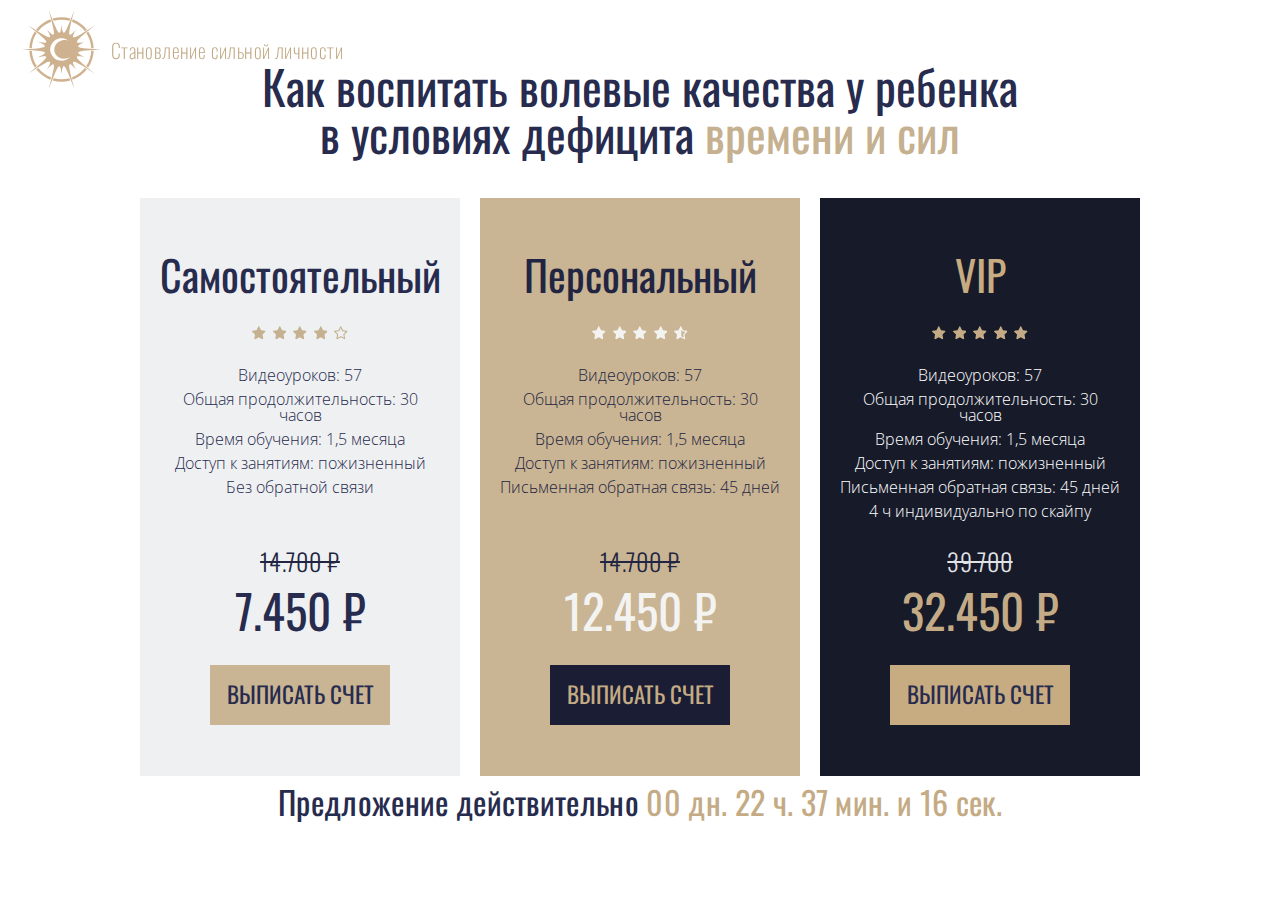
==== index.html @ 7ca0ecf4 "add fix swiper pagination" ====
<!DOCTYPE html>
<html>

<head>

	<meta charset="utf-8">
	<!-- <base href="/"> -->

	<title>Сможет ли ваш ребенок добиться успеха в жизни?</title>
	<meta name="description" content='Психологический тест "Сможет ли ваш ребенок добиться успеха в жизни?"'>

	<meta name="viewport" content="width=device-width, initial-scale=1.0, minimum-scale=1.0, maximum-scale=1.0, user-scalable=no">

	<link rel="icon" href="images/favicon.png">
	<meta property="og:image" content="images/dist/preview.jpg">

	<link rel="preconnect" href="https://fonts.googleapis.com">
	<link rel="preconnect" href="https://fonts.gstatic.com" crossorigin>
	<link href="https://fonts.googleapis.com/css2?family=Open+Sans:wght@300;400;500;700&display=swap" rel="stylesheet">
	<link href="https://fonts.googleapis.com/css2?family=Oswald:wght@200;300;400;500;700&display=swap" rel="stylesheet">

    <!-- Link Swiper's CSS -->
    <link rel="stylesheet" href="https://cdn.jsdelivr.net/npm/swiper/swiper-bundle.min.css">
	
	<!-- <link rel="stylesheet" href="css/assets.css"> -->
	<link rel="stylesheet" href="css/style.css">
	<link rel="stylesheet" href="css/app.min.css?v=11">

</head>

<body>
<header class="header">
    <a href="#" class="header-logo logo logo-tariff">
        <span class="logo-image">
            <img src="images/logo.svg" width="68" height="68" alt="logo">
        </span>
        <!-- /.logo-image -->
        <span class="logo-text">
            Становление сильной личности
        </span>
        <!-- /.logo-text -->
    </a>
</header>
<main class="tariff">
    <h2><span class="tariff-mb">Как воспитать<br> волевые качества</span> у ребенка
        в условиях дефицита <span>времени и сил</span></h2>
    <div class="swiper-container">
        <div class="card-wrapper">
            <div class="card card-solo" data-card="solo">
                <h3>Самостоятельный</h3>
                <div class="card-rating">
                    <svg><use xlink:href="images/icon.svg#fill"></use></svg>
                    <svg><use xlink:href="images/icon.svg#fill"></use></svg>
                    <svg><use xlink:href="images/icon.svg#fill"></use></svg>
                    <svg><use xlink:href="images/icon.svg#fill"></use></svg>
                    <svg><use xlink:href="images/icon.svg#empty"></use></svg>
                </div>
                <dl class="card-items">
                    <dd>Видеоуроков: 57</dd>
                    <dd>Общая продолжительность: 30 часов</dd>
                    <dd>Время обучения: 1,5 месяца</dd>
                    <dd>Доступ к занятиям: пожизненный</dd>
                    <dd>Без обратной связи</dd>
                </dl>
                <div class="card-price">
                    <p class="card-price-old">14.700 ₽</p>
                    <p class="value">7.450 ₽</p>
                </div>
                <!-- <div>
                    <script id="form-635fc9c6416e8f46e10000bd" type="text/javascript" src="https://api.siter.justclick.ru/web_forms/635fc9c6416e8f46e10000bd/form_loader.js?cid=form-635fc9c6416e8f46e10000bd"></script>
                </div> -->
                <a href="#" class="btn">ВЫПИСАТЬ СЧЕТ</a>
            </div>
            <div class="card card-personal" data-card="personal">
                <h3>Персональный</h3>
                <div class="card-rating">
                    <svg><use xlink:href="images/icon.svg#fill"></use></svg>
                    <svg><use xlink:href="images/icon.svg#fill"></use></svg>
                    <svg><use xlink:href="images/icon.svg#fill"></use></svg>
                    <svg><use xlink:href="images/icon.svg#fill"></use></svg>
                    <svg><use xlink:href="images/icon.svg#half"></use></svg>
                </div>
                <dl class="card-items">
                    <dd>Видеоуроков: 57</dd>
                    <dd>Общая продолжительность: 30 часов</dd>
                    <dd>Время обучения: 1,5 месяца</dd>
                    <dd>Доступ к занятиям: пожизненный</dd>
                    <dd>Письменная обратная связь: 45 дней</dd>
                </dl>
                <div class="card-price">
                    <p class="card-price-old">14.700 ₽</p>
                    <p class="value">12.450 ₽</p>
                </div>
                <!-- <div>
                    <script id="form-635fcbd6416e8f46e10000f8" type="text/javascript" src="https://api.siter.justclick.ru/web_forms/635fcbd6416e8f46e10000f8/form_loader.js?cid=form-635fcbd6416e8f46e10000f8"></script>
                </div> -->
                <a href="#" class="btn">ВЫПИСАТЬ СЧЕТ</a>
            </div>
            <div class="card card-vip" data-card="vip">
                <h3>VIP</h3>
                <div class="card-rating">
                    <svg><use xlink:href="images/icon.svg#fill"></use></svg>
                    <svg><use xlink:href="images/icon.svg#fill"></use></svg>
                    <svg><use xlink:href="images/icon.svg#fill"></use></svg>
                    <svg><use xlink:href="images/icon.svg#fill"></use></svg>
                    <svg><use xlink:href="images/icon.svg#fill"></use></svg>
                </div>
                <dl class="card-items">
                    <dd>Видеоуроков: 57</dd>
                    <dd>Общая продолжительность: 30 часов</dd>
                    <dd>Время обучения: 1,5 месяца</dd>
                    <dd>Доступ к занятиям: пожизненный</dd>
                    <dd>Письменная обратная связь: 45 дней</dd>
                    <dd>4 ч индивидуально по скайпу</dd>
                </dl>
                <div class="card-price">
                    <p class="card-price-old">39.700</p>
                    <p class="value">32.450 ₽</p>
                </div>
                <!-- <div>
                    <script id="form-635fccdb416e8f4770000175" type="text/javascript" src="https://api.siter.justclick.ru/web_forms/635fccdb416e8f4770000175/form_loader.js?cid=form-635fccdb416e8f4770000175"></script>
                </div> -->
                <a href="#" class="btn">ВЫПИСАТЬ СЧЕТ</a>
            </div>
        </div>
        <div class="swiper mySwiper" style="--swiper-pagination-color: #727379; --swiper-pagination-bullet-inactive-color: #727379; --swiper-pagination-bullet-inactive-opacity: 1">
            <div class="swiper-wrapper">
                <div class="swiper-slide card card-personal" data-card="personal">
                    <h3>Персональный</h3>
                    <div class="card-rating">
                        <svg><use xlink:href="images/icon.svg#fill"></use></svg>
                        <svg><use xlink:href="images/icon.svg#fill"></use></svg>
                        <svg><use xlink:href="images/icon.svg#fill"></use></svg>
                        <svg><use xlink:href="images/icon.svg#fill"></use></svg>
                        <svg><use xlink:href="images/icon.svg#half"></use></svg>
                    </div>
                    <dl class="card-items">
                        <dd>Видеоуроков: 57</dd>
                        <dd>Общая продолжительность: 30 часов</dd>
                        <dd>Время обучения: 1,5 месяца</dd>
                        <dd>Доступ к занятиям: пожизненный</dd>
                        <dd>Письменная обратная связь: 45 дней</dd>
                    </dl>
                    <div class="card-price">
                        <p class="card-price-old">19.700 ₽</p>
                        <p class="value">12.450 ₽</p>
                    </div>
                    <!-- <div>
                        <script id="form-635fcbd6416e8f46e10000f8" type="text/javascript" src="https://api.siter.justclick.ru/web_forms/635fcbd6416e8f46e10000f8/form_loader.js?cid=form-635fcbd6416e8f46e10000f8"></script>
                    </div> -->
                    <a href="#" class="btn">ВЫПИСАТЬ СЧЕТ</a>
                </div>
                <div class="swiper-slide card card-vip" data-card="vip">
                    <h3>VIP</h3>
                    <div class="card-rating">
                        <svg><use xlink:href="images/icon.svg#fill"></use></svg>
                        <svg><use xlink:href="images/icon.svg#fill"></use></svg>
                        <svg><use xlink:href="images/icon.svg#fill"></use></svg>
                        <svg><use xlink:href="images/icon.svg#fill"></use></svg>
                        <svg><use xlink:href="images/icon.svg#fill"></use></svg>
                    </div>
                    <dl class="card-items">
                        <dd>Видеоуроков: 57</dd>
                        <dd>Общая продолжительность: 30 часов</dd>
                        <dd>Время обучения: 1,5 месяца</dd>
                        <dd>Доступ к занятиям: пожизненный</dd>
                        <dd>Письменная обратная связь: 45 дней</dd>
                        <dd>4 ч индивидуально по скайпу</dd>
                    </dl>
                    <div class="card-price">
                        <p class="card-price-old">39.700</p>
                        <p class="value">32.450 ₽</p>
                    </div>
                    <!-- <div>
                        <script id="form-635fccdb416e8f4770000175" type="text/javascript" src="https://api.siter.justclick.ru/web_forms/635fccdb416e8f4770000175/form_loader.js?cid=form-635fccdb416e8f4770000175"></script>
                    </div> -->
                    <a href="#" class="btn">ВЫПИСАТЬ СЧЕТ</a>
                </div>
                <div class="swiper-slide card card-solo" data-card="solo">
                    <h3>Самостоятельный</h3>
                    <div class="card-rating">
                        <svg><use xlink:href="images/icon.svg#fill"></use></svg>
                        <svg><use xlink:href="images/icon.svg#fill"></use></svg>
                        <svg><use xlink:href="images/icon.svg#fill"></use></svg>
                        <svg><use xlink:href="images/icon.svg#fill"></use></svg>
                        <svg><use xlink:href="images/icon.svg#empty"></use></svg>
                    </div>
                    <dl class="card-items">
                        <dd>Видеоуроков: 57</dd>
                        <dd>Общая продолжительность: 30 часов</dd>
                        <dd>Время обучения: 1,5 месяца</dd>
                        <dd>Доступ к занятиям: пожизненный</dd>
                        <dd>Без обратной связи</dd>
                    </dl>
                    <div class="card-price">
                        <p class="card-price-old">19.700 ₽</p>
                        <p class="value">7.450 ₽</p>
                    </div>
                    <!-- <div>
                        <script id="form-635fc9c6416e8f46e10000bd" type="text/javascript" src="https://api.siter.justclick.ru/web_forms/635fc9c6416e8f46e10000bd/form_loader.js?cid=form-635fc9c6416e8f46e10000bd"></script>
                    </div> -->
                    <a href="#" class="btn">ВЫПИСАТЬ СЧЕТ</a>
                </div>
            </div>
            <div class="swiper-pagination"></div>
        </div>
        <p class="lead">Предложение действительно 
            <span>00 дн. 22 ч. 37 мин. и 16 сек.</span></p>
    </div>
</main>

<div class="modal-wrapper">
    <div class="modal-inner">
        <div class="modal-solo modal-text">
            <h3>Описание <span>услуги</span></h3>
            <h4>Тариф «Самостоятельный»</h4>
            <ul>
                <li>Формат: видео в личном кабинете.</li>
                <li>Количество уроков: 57.</li>
                <li>Общая продолжительность: 30 часов.</li>
                <li>Приблизительное время обучения: 1,5 месяца.</li>
                <li>Доступ к курсу: бессрочный.</li>
                <li>Без обратной связи.</li>
                <li>Для воспроизведения видео потребуется установить специальный плагин от Инфопротектора.</li>
                <li>Для доступа выдается персональный ключ для одного устройства.</li>
                <li>Технические требования: компьютер или ноутбук, на планшете и телефоне курс работать не будет. </li>
                <li>В случае единовременной оплаты ключ и все необходимые инструкции придут на ваш email в течение 5 минут, <span>оплаты по частям</span> - после оплаты последней части.</li>
                <li>Защита авторских прав регулируется <span>договором-офертой.</span></li>
            </ul>
        </div>
        <div class="modal-personal modal-text">
            <h3>Описание <span>услуги</span></h3>
            <h4>Тариф «Персональный»</h4>
            <ul>
                <li>Формат: видео в личном кабинете.</li>
                <li>Количество уроков: 57.</li>
                <li>Общая продолжительность: 30 часов.</li>
                <li>Приблизительное время обучения: 1,5 месяца.</li>
                <li>Доступ к курсу: бессрочный.</li>
                <li>Ответы на вопросы по электронной почте: 45 дней.</li>
                <li>Для воспроизведения видео потребуется установить специальный плагин от Инфопротектора.</li>
                <li>Для доступа выдается персональный ключ для одного устройства.</li>
                <li>Технические требования: компьютер или ноутбук, на планшете и телефоне курс работать не будет.</li>
                <li>В случае единовременной оплаты ключ и все необходимые инструкции придут на ваш email в течение 5 минут, <span>оплаты по частям</span> - после оплаты последней части.</li>
                <li>Защита авторских прав регулируется <span>договором-офертой.</span></li>
            </ul>
        </div>
        <div class="modal-vip modal-text">
            <h3>Описание <span>услуги</span></h3>
            <h4>Тариф «VIP»</h4>
            <ul>
                <li>Формат: видео в личном кабинете.</li>
                <li>Количество уроков: 57.</li>
                <li>Общая продолжительность: 30 часов.</li>
                <li>Приблизительное время обучения: 1,5 месяца.</li>
                <li>Доступ к курсу: бессрочный.</li>
                <li>Ответы на вопросы по электронной почте: 45 дней.</li>
                <li>Индивидуальные занятия по скайпу: 4 часа.</li>
                <li>Для воспроизведения видео потребуется установить специальный плагин от Инфопротектора.</li>
                <li>Для доступа выдается персональный ключ для одного устройства.</li>
                <li>Технические требования: компьютер или ноутбук, на планшете и телефоне курс работать не будет.</li>
                <li>Защита авторских прав регулируется <span>договором-офертой.</span></li>
            </ul>
        </div>
        <div class="modal">
            <div class="modal-desc">
                <h3 class="desktop">Как воспитать<br>
                    волевые качества</h3>
                <h3 class="mobile">Курс в новую жизнь</h3>
                <div class="card-rating">
                    <svg><use xlink:href="images/icon.svg#fill"></use></svg>
                    <svg><use xlink:href="images/icon.svg#fill"></use></svg>
                    <svg><use xlink:href="images/icon.svg#fill"></use></svg>
                    <svg><use xlink:href="images/icon.svg#fill"></use></svg>
                    <svg class="svg-star svg-solo"><use xlink:href="images/icon.svg#empty"></use></svg>
                    <svg class="svg-star svg-personal"><use xlink:href="images/icon.svg#half"></use></svg>
                    <svg class="svg-star svg-vip"><use xlink:href="images/icon.svg#fill"></use></svg>
                </div>
                <h3 class="modal-part mobile">Часть 1</h3>
                <div class="modal-rate">
                    <p>Тариф «<span class="rate"></span>»
                    <p>Сумма к оплате:</p>
                </div>
                <div class="card-price">
                    <p class="card-price-old"></p>
                    <p class="value"></p>
                </div>
            </div>
            <div class="modal-form script-solo">
                <script id="form-635fc9c6416e8f46e10000bd" type="text/javascript" src="https://api.siter.justclick.ru/web_forms/635fc9c6416e8f46e10000bd/form_loader.js?cid=form-635fc9c6416e8f46e10000bd"></script>
            </div>
            <div class="modal-form script-personal">
                <script id="form-635fcbd6416e8f46e10000f8" type="text/javascript" src="https://api.siter.justclick.ru/web_forms/635fcbd6416e8f46e10000f8/form_loader.js?cid=form-635fcbd6416e8f46e10000f8"></script>
            </div>
            <div class="modal-form script-vip">
                <script id="form-635fccdb416e8f4770000175" type="text/javascript" src="https://api.siter.justclick.ru/web_forms/635fccdb416e8f4770000175/form_loader.js?cid=form-635fccdb416e8f4770000175"></script>
            </div>
            <p class="modal-offer desktop">
                Предложение действительно<br>
                <span>00 дн. 22 ч. 37 мин. и 16 сек.</span>
            </p>
            <div class="modal-close">
                <svg><use xlink:href="images/icon.svg#cross"></use></svg>
            </div>
        </div>
    </div>
</div>

	<!-- Swiper JS -->
    <script src="https://cdn.jsdelivr.net/npm/swiper/swiper-bundle.min.js"></script>
    <script src="js/app.min.js"></script>

</body>
</html>
---- css/app.min.css ----
:root{--color-card-gold-bg:#c9b493;--color-card-gold:#c7ac82;--color-card-gold-btn:#c5b08f;--color-card-gold-lead:#c3a77b;--color-modal-gold-li:#bfa883;--color-gold:#c4ab85;--color-gold-tr:#c9b49350;--color-silver-text:#f3f3f2;--color-card-silver:#eff0f2;--color-card-silver-again:#e2e3e5;--color-modal-silver:#e1e2e4;--color-white:#fff;--color-text:#272b4e;--color-title:#272b4e;--color-text-black:#272832;--color-card-black:#171a29;--color-modal-black-input:#222645;--color-modal-black-submit:#1d2138;--color-modal-black-submit-bg:#171a27;--color-modal-black-label-text:#272a41;--color-modal-black-label-lead:#262b4e;--color-a-text-black:#1a1d34;--color-card-text-black:#222542;--color-modal-black-desc:#727379}input,textarea{outline:none}body{color:var(--color-text);font-family:Open Sans,sans-serif;font-size:max(.82vw,15.5px);font-weight:300;line-height:1.65;min-width:320px;overflow-x:hidden;position:relative}a{color:var(--color-a-text-black);text-decoration:none;-webkit-transition:.3s;-o-transition:.3s;transition:.3s}a:not(.btn){color:#bfa883;font-family:Oswald,sans-serif;font-size:max(.77vw,14.25px);height:7.8vh;letter-spacing:.05em;line-height:2.6;min-height:73px;text-decoration:none}a:not(.btn):hover{color:#bfa883}dd,p{color:var(--color-modal-black-desc);font-family:Open Sans,sans-serif;font-weight:300;line-height:1.65}dd,p{font-size:max(.82vw,15.5px)}dd{line-height:1.05}@supports (aspect-ratio:5/1){.btn,a.btn{aspect-ratio:5/1}}@supports not (aspect-ratio:5/1){.btn,a.btn{height:55px}}.heading{font-size:27px;font-weight:700;margin:15px 0 20px}body{height:100vh;min-height:670px;position:relative1;width:100vw}.header{left:0;min-height:5vh;padding:13px 1.7vw 0;position:fixed;top:0;width:100%;z-index:50}.header-logo{-webkit-box-align:center;-ms-flex-align:center;align-items:center;display:-webkit-inline-box;display:-ms-inline-flexbox;display:inline-flex;margin-left:auto}.logo-image img{height:4.1vw;min-height:79px;min-width:79px;width:4.1vw}.logo-text{font-family:Oswald,sans-serif;font-size:max(1.05vw,20px);font-weight:200;letter-spacing:.02em;line-height:1;text-shadow:1px 1px 2px hsla(0,0%,100%,.2),-1px -1px 2px hsla(0,0%,100%,.2),1px -1px 2px hsla(0,0%,100%,.2),-1px 1px 2px hsla(0,0%,100%,.2)}@media (max-width:768.98px) and (orientation:portrait){.header{padding-top:10px}}@media (max-width:768.98px){.logo-tariff{display:none}}.tariff{-webkit-box-orient:vertical;-webkit-box-direction:normal;-webkit-box-pack:center;-ms-flex-pack:center;-webkit-box-align:center;-ms-flex-align:center;align-items:center;display:-webkit-box;display:-ms-flexbox;display:flex;-ms-flex-direction:column;flex-direction:column;justify-content:center;width:100%}.tariff .lead{color:var(--color-title);letter-spacing:.01em;margin-bottom:10px;text-align:center}.tariff .lead span{color:var(--color-gold)}.tariff h2{line-height:1}.tariff h2,.tariff h3{text-align:center}.tariff h2 span:not(.tariff-mb),.tariff h3 span:not(.tariff-mb){color:var(--color-card-gold-btn)}.tariff h2 span.tariff-mb,.tariff h3 span.tariff-mb{color:var(--color-text)}.tariff .value,.tariff h3{color:var(--color-title);font-size:max(2.4vw,47px);line-height:1.2;margin-bottom:3vh}.modal-wrapper h4,.tariff .value,.tariff h3{font-family:Oswald,sans-serif;font-weight:400}.modal-wrapper h4{letter-spacing:.02em;line-height:1.1;margin-bottom:1em}@media (min-width:1600px){.modal-wrapper .value,.modal-wrapper h3,.tariff .value,.tariff h3{font-size:max(1.33vw,35px);margin-bottom:2vh}.modal-wrapper h4,.tariff h4{font-size:max(1vw,24px);margin-bottom:2vh}}@media (min-width:1024px){.modal-wrapper .modal .value{font-size:max(1.33vw,35px)}.modal-wrapper h3,.tariff h3{font-size:max(1.6vw,42px)}}@media (max-width:1023px){.modal-wrapper h3,.tariff h3{font-size:41px;margin-bottom:30px}.modal-wrapper .card .value,.modal-wrapper .modal .value,.tariff .card .value,.tariff .modal .value{font-size:30px}.tariff{padding-top:10px}}@media (max-width:767px){.modal-wrapper h3,.tariff h3{font-size:44px;margin-bottom:34px}.tariff{margin-left:auto;margin-right:auto;width:90%}}@media (max-width:477px){.modal-wrapper h3,.tariff h3{font-size:38px}}.swiper{height:100%;padding-bottom:40px;width:100%}.swiper-container{max-width:100%;width:100%}.swiper-wrapper{height:auto}.swiper-slide{height:auto;width:30%}.swiper-horizontal>.swiper-pagination-bullets{bottom:0}.swiper-pagination-bullet-active{-webkit-transform:scale(1.4);-ms-transform:scale(1.4);transform:scale(1.4)}@media (min-width:1024px){.swiper{position:absolute;top:0;visibility:hidden}.swiper-container{margin-bottom:5vh}.lead{font-family:Oswald,sans-serif;font-size:max(1.3vw,32px);font-weight:400}}@media (max-width:1023.98px){.logo-text{font-size:18.5px;letter-spacing:normal}.tariff h2{font-size:36px}.lead{font-size:24px;white-space:pre-line}}@media (min-width:768px){.tariff h2{white-space:pre-line}}@media (min-width:576px){.tariff h2 br{display:none}}@media (max-width:575.98px){.tariff h2{font-size:0}.tariff h2 span.tariff-mb{font-size:36px}.lead{font-size:16px;white-space:pre-line}}.card{-webkit-box-orient:vertical;-webkit-box-direction:normal;-webkit-box-align:center;-ms-flex-align:center;align-items:center;display:-webkit-box;display:-ms-flexbox;display:flex;-ms-flex-direction:column;flex-direction:column;max-width:22vw;min-width:320px;text-align:center;width:100%}.card .btn{color:var(--color-text)}.card .btn:hover{color:var(--color-white)}.card-wrapper{display:none}.card-rating{color:var(--color-gold);display:-webkit-box;display:-ms-flexbox;display:flex;gap:7px}.card-rating svg{height:12px;width:12px}.card-price{margin-top:auto}.card-price p{font-family:Oswald,sans-serif}.card-price-old{color:var(--color-card-text-black);font-size:max(1.27vw,24px);font-weight:300;letter-spacing:.03em;margin-bottom:0;text-decoration:line-through}.card-solo{background-color:var(--color-card-silver)}.card-solo dd,.card-solo h3{color:var(--color-text)}.card-solo svg{color:var(--color-card-gold-btn)}.card-personal{background-color:var(--color-card-gold-bg)}.card-personal,.card-personal dd,.card-personal h3{color:var(--color-card-text-black)}.card-personal .card-rating,.card-personal .value{color:var(--color-silver-text)}.card-personal .btn{color:var(--color-card-gold-btn)}.card-vip.card{background-color:var(--color-card-black)}.card-vip.card,.card-vip.card h3{color:var(--color-card-gold)}.card-vip.card dd{color:var(--color-white)}.card-vip.card .value{color:var(--color-gold)}.card-vip.card a.btn{background-color:var(--color-card-gold)}.card-vip.modal-desc{background-color:var(--color-card-black)}.card-vip.modal-desc,.card-vip.modal-desc h3{color:var(--color-gold)}.card-vip.modal-desc dd{color:var(--color-white)}.card-vip.modal-desc .value{color:var(--color-gold)}.card-vip .card-price-old{color:var(--color-card-silver-again)}.card .btn{width:64%}.card.card-personal .btn{background-color:var(--color-a-text-black);color:var(--color-gold)}.card.card-personal .btn:hover{background-color:var(--color-gold);color:var(--color-a-text-black)}@supports (aspect-ratio:5/1){.card .btn,.card a.btn{aspect-ratio:5/1}}@supports not (aspect-ratio:5/1){.card .btn,.card a.btn{height:55px}}@media (min-width:1600px){.tariff{padding-top:12.7vh}.card{padding:5% 5px 6%}.card-rating{margin-bottom:4vh}}@media (min-width:1200px){.card-rating{margin-bottom:3vh}.card-rating svg{height:1.5vh;width:1.5vh}}@media (min-width:1024px){.tariff{padding-top:7vh}.card{padding:4% 20px;position:relative;-webkit-transition:.3s;-o-transition:.3s;transition:.3s;-webkit-user-select:none;-moz-user-select:none;-ms-user-select:none;user-select:none;width:100%}.card-wrapper{-webkit-box-pack:center;-ms-flex-pack:center;display:-webkit-box;display:-ms-flexbox;display:flex;gap:20px;justify-content:center;margin-left:auto;margin-right:auto}}@media (max-width:1199.98px){.card-rating{margin-bottom:12px}}@media (max-width:1023px){.card{max-width:380px;min-height:470px;padding:39px 5px 50px}}@media (max-width:1023.98px){.card .btn{max-width:300px}}.solo .modal{background-color:#eff0f2}.personal .modal{background-color:var(--color-card-gold-bg)}.vip .modal{background-color:#171a27}.modal-wrapper.personal,.modal-wrapper.solo,.modal-wrapper.vip{-webkit-animation:slidein .5s ease 1;animation:slidein .5s ease 1;-webkit-animation-fill-mode:forwards;animation-fill-mode:forwards;display:-webkit-box;display:-ms-flexbox;display:flex;opacity:1}@-webkit-keyframes slidein{0%{opacity:0}to{opacity:1}}@keyframes slidein{0%{opacity:0}to{opacity:1}}.personal .modal-form.script-personal,.solo .modal-form.script-solo,.vip .modal-form.script-vip{display:block}.svg-star{display:none}.personal .svg-star.svg-personal,.solo .svg-star.svg-solo,.vip .svg-star.svg-vip{display:block}.modal{-webkit-box-orient:vertical;-webkit-box-direction:normal;display:-webkit-box;display:-ms-flexbox;display:flex;-ms-flex-direction:column;flex-direction:column;padding:52px 40px 75px;position:relative}.modal-wrapper{-webkit-box-pack:center;-ms-flex-pack:center;-webkit-box-align:center;-ms-flex-align:center;align-items:center;-webkit-backdrop-filter:blur(9px);backdrop-filter:blur(9px);color:var(--color-text-black);display:none;height:100vh;justify-content:center;left:0;opacity:0;position:fixed;top:0;-webkit-transition:opacity .5s;-o-transition:opacity .5s;transition:opacity .5s;width:100vw;z-index:100}.modal-wrapper .value,.modal-wrapper h3{color:var(--color-title);font-family:Oswald,sans-serif;font-size:max(2.4vw,47px);font-weight:400;line-height:1.2;margin-bottom:3vh}.modal-wrapper .value span,.modal-wrapper h3 span{color:var(--color-card-gold-btn)}.modal-wrapper h4{color:var(--color-modal-black-label-text)}.modal-wrapper li{color:var(--color-modal-black-desc)}.modal-wrapper li span{color:var(--color-modal-gold-li)}.modal-wrapper p{color:var(--color-modal-black-label-text)}.modal-wrapper p.value{color:var(--color-modal-black-label-lead)}.modal-wrapper .modal{max-width:none}.modal-wrapper .card-vip p{color:var(--color-white)}.modal-wrapper.solo{background:rgba(239,240,242,.251)}.modal-wrapper.solo svg{color:var(--color-card-gold-btn)}.modal-wrapper.solo .modal-offer span{color:var(--color-card-gold-lead)}.modal-wrapper.personal{background:var(--color-gold-tr)}.modal-wrapper.personal,.modal-wrapper.personal .modal{color:var(--color-card-text-black)}.modal-wrapper.personal .modal-offer{color:var(--color-modal-black-label-lead)}.modal-wrapper.personal .modal-offer span,.modal-wrapper.personal .value{color:var(--color-white)}.modal-wrapper.personal h3,.modal-wrapper.personal p{color:var(--color-card-text-black)}.modal-wrapper.personal h4{color:var(--color-title)}.modal-wrapper.vip{background:var(--color-card-black)}.modal-wrapper.vip .modal-close svg{color:var(--color-gold)}.modal-wrapper.vip .modal-offer,.modal-wrapper.vip .modal-rate{color:#fff}.modal-wrapper.vip .card-price-old{color:var(--color-modal-silver)}.modal-wrapper.vip h4{color:var(--color-title)}.modal-inner li,.modal-inner ul{list-style-type:none;margin-left:0;padding-left:0}.modal-text{display:none}.modal-desc{-webkit-box-orient:vertical;-webkit-box-direction:normal;-webkit-box-align:center;-ms-flex-align:center;-webkit-box-flex:1;align-items:center;display:-webkit-box;display:-ms-flexbox;display:flex;-ms-flex:1 1 50%;flex:1 1 50%;-ms-flex-direction:column;flex-direction:column;text-align:center;-webkit-user-select:none;-moz-user-select:none;-ms-user-select:none;user-select:none}.modal-desc p{white-space:pre-line}.modal-part{margin-bottom:0}.modal-rate{line-height:1.4;margin-bottom:10px}.modal-rate p{margin-bottom:0}.modal-form{-webkit-box-flex:1;display:none;-ms-flex:1 1 50%;flex:1 1 50%}.modal-close{-webkit-box-pack:center;-ms-flex-pack:center;-webkit-box-align:center;-ms-flex-align:center;align-items:center;cursor:pointer;display:-webkit-box;display:-ms-flexbox;display:flex;height:30px;justify-content:center;position:absolute;right:20px;top:20px;width:30px;z-index:101}.modal-close svg{height:20px;width:20px}@media (max-width:1023.98px) and (min-width:590px) and (orientation:landscape){.modal{-webkit-box-orient:horizontal;-webkit-box-direction:normal;-ms-flex-direction:row;flex-direction:row;gap:20px;padding:52px 40px 75px}}@media (min-width:1024px){.modal{-ms-flex-preferred-size:3 1 30%;flex-basis:3 1 30%;margin-bottom:-15px;margin-right:15px;margin-top:-15px;min-width:320px}.modal h3{font-size:max(1.4vw,38px)}.modal-wrapper .mobile{display:none}.modal-inner,.modal-wrapper.personal .modal-personal,.modal-wrapper.solo .modal-solo,.modal-wrapper.vip .modal-vip{display:-webkit-box;display:-ms-flexbox;display:flex}.modal-inner{background-color:#fff;gap:20px;max-width:79%;padding-left:7vw;position:relative}.modal-text{-webkit-box-orient:vertical;-webkit-box-direction:normal;-webkit-box-pack:center;-ms-flex-pack:center;-webkit-box-flex:1;display:none;-ms-flex:1 2 60%;flex:1 2 60%;-ms-flex-direction:column;flex-direction:column;justify-content:center}.modal-rate{font-size:max(1vw,20px)}.modal .card-rating{margin-bottom:2vh}.modal-close{right:-40px;top:-15px}.modal-offer{margin-top:2vh;text-align:center}.modal-offer span{color:var(--color-gold)}}@media (max-width:1023.98px){.modal h3{font-size:32px}.modal-wrapper .desktop{display:none}.modal-wrapper.solo{background-color:var(--color-card-silver)}.modal-wrapper.personal{background-color:var(--color-card-gold-bg)}.modal-wrapper.vip{background-color:var(--color-card-black)}}@media (max-width:767.98px) and (orientation:landscape){.modal{-webkit-box-align:center;-ms-flex-align:center;align-items:center}}.modal-form button{background-color:var(--color-gold)!important;color:var(--color-modal-black-label-text)!important;font-family:Oswald,sans-serif!important;font-size:max(1.27vw,25px)!important;font-weight:400!important}.modal-form a{color:#039!important;text-decoration:underline!important}.modal-form .strwf__input-wrapper{margin-bottom:7px!important}.modal-form input[type=checkbox]{background-color:#fff!important;color:#000!important;height:20px!important;width:20px!important}.modal-form input[type=checkbox]:checked{background-color:#000!important;color:#fff!important}.modal-form input,.modal-form label{font-family:Open Sans,sans-serif!important;font-size:16px!important;font-weight:300!important;letter-spacing:.05em!important}.modal-form.script-solo form,.modal-form.script-solo input,.modal-form.script-solo section{background-color:var(--color-card-silver)!important}.modal-form.script-solo input,.modal-form.script-solo section{border-color:var(--color-modal-black-desc)!important;color:var(--color-modal-black-input)!important}.modal-form.script-solo label{color:var(--color-modal-black-label-text)!important}.modal-form.script-personal form,.modal-form.script-personal input,.modal-form.script-personal section,.modal-form.script-solo button{background-color:var(--color-card-gold-bg)!important}.modal-form.script-personal input{border-color:var(--color-modal-black-desc)!important;color:var(--color-card-text-black)!important}.modal-form.script-personal button{background-color:var(--color-modal-black-submit-bg)!important;color:var(--color-gold)!important}.modal-form.script-personal label{color:var(--color-card-text-black)!important}.modal-form.script-vip form,.modal-form.script-vip input,.modal-form.script-vip label,.modal-form.script-vip section,.modal-form.script-vip select{background-color:#171a27!important;color:#fff!important}.modal-form.script-vip input{border-color:#fff!important}.modal-form.script-vip button{color:var(--color-modal-black-submit)!important}@media (min-width:1024px){.modal-form button{padding:0!important}@supports (aspect-ratio:5/1){.modal-form button{aspect-ratio:5/1}}@supports not (aspect-ratio:5/1){.modal-form button{height:55px}}.modal-form input,.modal-form label{font-size:max(.82vw,15.5px)!important}}
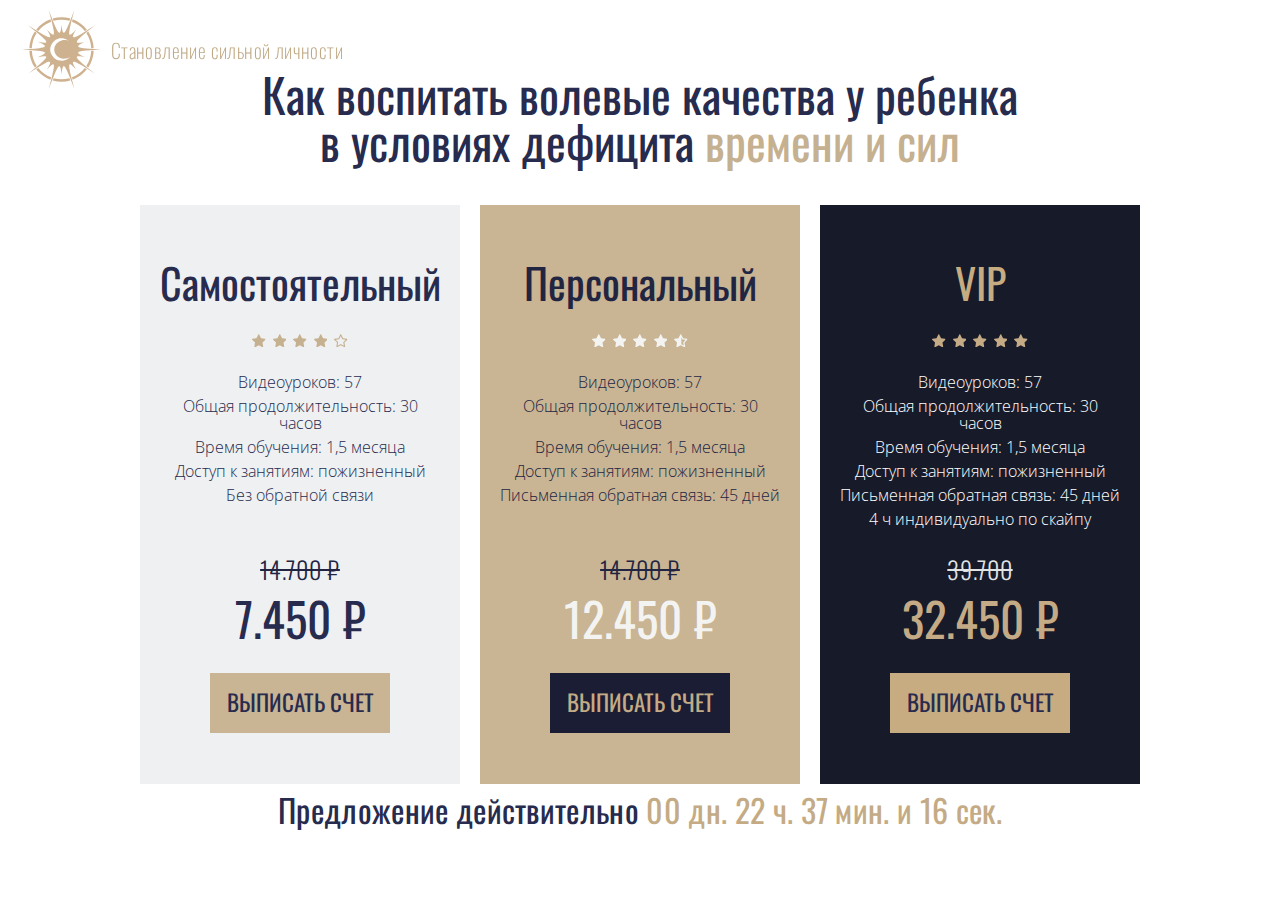
==== commit 981ef50b: "fix main height" ====
--- a/index.html
+++ b/index.html
@@ -24,7 +24,7 @@
 	
 	<!-- <link rel="stylesheet" href="css/assets.css"> -->
 	<link rel="stylesheet" href="css/style.css">
-	<link rel="stylesheet" href="css/app.min.css?v=11">
+	<link rel="stylesheet" href="css/app.min.css?v=14">
 
 </head>
 
--- a/css/app.min.css
+++ b/css/app.min.css
@@ -1 +1 @@
-:root{--color-card-gold-bg:#c9b493;--color-card-gold:#c7ac82;--color-card-gold-btn:#c5b08f;--color-card-gold-lead:#c3a77b;--color-modal-gold-li:#bfa883;--color-gold:#c4ab85;--color-gold-tr:#c9b49350;--color-silver-text:#f3f3f2;--color-card-silver:#eff0f2;--color-card-silver-again:#e2e3e5;--color-modal-silver:#e1e2e4;--color-white:#fff;--color-text:#272b4e;--color-title:#272b4e;--color-text-black:#272832;--color-card-black:#171a29;--color-modal-black-input:#222645;--color-modal-black-submit:#1d2138;--color-modal-black-submit-bg:#171a27;--color-modal-black-label-text:#272a41;--color-modal-black-label-lead:#262b4e;--color-a-text-black:#1a1d34;--color-card-text-black:#222542;--color-modal-black-desc:#727379}input,textarea{outline:none}body{color:var(--color-text);font-family:Open Sans,sans-serif;font-size:max(.82vw,15.5px);font-weight:300;line-height:1.65;min-width:320px;overflow-x:hidden;position:relative}a{color:var(--color-a-text-black);text-decoration:none;-webkit-transition:.3s;-o-transition:.3s;transition:.3s}a:not(.btn){color:#bfa883;font-family:Oswald,sans-serif;font-size:max(.77vw,14.25px);height:7.8vh;letter-spacing:.05em;line-height:2.6;min-height:73px;text-decoration:none}a:not(.btn):hover{color:#bfa883}dd,p{color:var(--color-modal-black-desc);font-family:Open Sans,sans-serif;font-weight:300;line-height:1.65}dd,p{font-size:max(.82vw,15.5px)}dd{line-height:1.05}@supports (aspect-ratio:5/1){.btn,a.btn{aspect-ratio:5/1}}@supports not (aspect-ratio:5/1){.btn,a.btn{height:55px}}.heading{font-size:27px;font-weight:700;margin:15px 0 20px}body{height:100vh;min-height:670px;position:relative1;width:100vw}.header{left:0;min-height:5vh;padding:13px 1.7vw 0;position:fixed;top:0;width:100%;z-index:50}.header-logo{-webkit-box-align:center;-ms-flex-align:center;align-items:center;display:-webkit-inline-box;display:-ms-inline-flexbox;display:inline-flex;margin-left:auto}.logo-image img{height:4.1vw;min-height:79px;min-width:79px;width:4.1vw}.logo-text{font-family:Oswald,sans-serif;font-size:max(1.05vw,20px);font-weight:200;letter-spacing:.02em;line-height:1;text-shadow:1px 1px 2px hsla(0,0%,100%,.2),-1px -1px 2px hsla(0,0%,100%,.2),1px -1px 2px hsla(0,0%,100%,.2),-1px 1px 2px hsla(0,0%,100%,.2)}@media (max-width:768.98px) and (orientation:portrait){.header{padding-top:10px}}@media (max-width:768.98px){.logo-tariff{display:none}}.tariff{-webkit-box-orient:vertical;-webkit-box-direction:normal;-webkit-box-pack:center;-ms-flex-pack:center;-webkit-box-align:center;-ms-flex-align:center;align-items:center;display:-webkit-box;display:-ms-flexbox;display:flex;-ms-flex-direction:column;flex-direction:column;justify-content:center;width:100%}.tariff .lead{color:var(--color-title);letter-spacing:.01em;margin-bottom:10px;text-align:center}.tariff .lead span{color:var(--color-gold)}.tariff h2{line-height:1}.tariff h2,.tariff h3{text-align:center}.tariff h2 span:not(.tariff-mb),.tariff h3 span:not(.tariff-mb){color:var(--color-card-gold-btn)}.tariff h2 span.tariff-mb,.tariff h3 span.tariff-mb{color:var(--color-text)}.tariff .value,.tariff h3{color:var(--color-title);font-size:max(2.4vw,47px);line-height:1.2;margin-bottom:3vh}.modal-wrapper h4,.tariff .value,.tariff h3{font-family:Oswald,sans-serif;font-weight:400}.modal-wrapper h4{letter-spacing:.02em;line-height:1.1;margin-bottom:1em}@media (min-width:1600px){.modal-wrapper .value,.modal-wrapper h3,.tariff .value,.tariff h3{font-size:max(1.33vw,35px);margin-bottom:2vh}.modal-wrapper h4,.tariff h4{font-size:max(1vw,24px);margin-bottom:2vh}}@media (min-width:1024px){.modal-wrapper .modal .value{font-size:max(1.33vw,35px)}.modal-wrapper h3,.tariff h3{font-size:max(1.6vw,42px)}}@media (max-width:1023px){.modal-wrapper h3,.tariff h3{font-size:41px;margin-bottom:30px}.modal-wrapper .card .value,.modal-wrapper .modal .value,.tariff .card .value,.tariff .modal .value{font-size:30px}.tariff{padding-top:10px}}@media (max-width:767px){.modal-wrapper h3,.tariff h3{font-size:44px;margin-bottom:34px}.tariff{margin-left:auto;margin-right:auto;width:90%}}@media (max-width:477px){.modal-wrapper h3,.tariff h3{font-size:38px}}.swiper{height:100%;padding-bottom:40px;width:100%}.swiper-container{max-width:100%;width:100%}.swiper-wrapper{height:auto}.swiper-slide{height:auto;width:30%}.swiper-horizontal>.swiper-pagination-bullets{bottom:0}.swiper-pagination-bullet-active{-webkit-transform:scale(1.4);-ms-transform:scale(1.4);transform:scale(1.4)}@media (min-width:1024px){.swiper{position:absolute;top:0;visibility:hidden}.swiper-container{margin-bottom:5vh}.lead{font-family:Oswald,sans-serif;font-size:max(1.3vw,32px);font-weight:400}}@media (max-width:1023.98px){.logo-text{font-size:18.5px;letter-spacing:normal}.tariff h2{font-size:36px}.lead{font-size:24px;white-space:pre-line}}@media (min-width:768px){.tariff h2{white-space:pre-line}}@media (min-width:576px){.tariff h2 br{display:none}}@media (max-width:575.98px){.tariff h2{font-size:0}.tariff h2 span.tariff-mb{font-size:36px}.lead{font-size:16px;white-space:pre-line}}.card{-webkit-box-orient:vertical;-webkit-box-direction:normal;-webkit-box-align:center;-ms-flex-align:center;align-items:center;display:-webkit-box;display:-ms-flexbox;display:flex;-ms-flex-direction:column;flex-direction:column;max-width:22vw;min-width:320px;text-align:center;width:100%}.card .btn{color:var(--color-text)}.card .btn:hover{color:var(--color-white)}.card-wrapper{display:none}.card-rating{color:var(--color-gold);display:-webkit-box;display:-ms-flexbox;display:flex;gap:7px}.card-rating svg{height:12px;width:12px}.card-price{margin-top:auto}.card-price p{font-family:Oswald,sans-serif}.card-price-old{color:var(--color-card-text-black);font-size:max(1.27vw,24px);font-weight:300;letter-spacing:.03em;margin-bottom:0;text-decoration:line-through}.card-solo{background-color:var(--color-card-silver)}.card-solo dd,.card-solo h3{color:var(--color-text)}.card-solo svg{color:var(--color-card-gold-btn)}.card-personal{background-color:var(--color-card-gold-bg)}.card-personal,.card-personal dd,.card-personal h3{color:var(--color-card-text-black)}.card-personal .card-rating,.card-personal .value{color:var(--color-silver-text)}.card-personal .btn{color:var(--color-card-gold-btn)}.card-vip.card{background-color:var(--color-card-black)}.card-vip.card,.card-vip.card h3{color:var(--color-card-gold)}.card-vip.card dd{color:var(--color-white)}.card-vip.card .value{color:var(--color-gold)}.card-vip.card a.btn{background-color:var(--color-card-gold)}.card-vip.modal-desc{background-color:var(--color-card-black)}.card-vip.modal-desc,.card-vip.modal-desc h3{color:var(--color-gold)}.card-vip.modal-desc dd{color:var(--color-white)}.card-vip.modal-desc .value{color:var(--color-gold)}.card-vip .card-price-old{color:var(--color-card-silver-again)}.card .btn{width:64%}.card.card-personal .btn{background-color:var(--color-a-text-black);color:var(--color-gold)}.card.card-personal .btn:hover{background-color:var(--color-gold);color:var(--color-a-text-black)}@supports (aspect-ratio:5/1){.card .btn,.card a.btn{aspect-ratio:5/1}}@supports not (aspect-ratio:5/1){.card .btn,.card a.btn{height:55px}}@media (min-width:1600px){.tariff{padding-top:12.7vh}.card{padding:5% 5px 6%}.card-rating{margin-bottom:4vh}}@media (min-width:1200px){.card-rating{margin-bottom:3vh}.card-rating svg{height:1.5vh;width:1.5vh}}@media (min-width:1024px){.tariff{padding-top:7vh}.card{padding:4% 20px;position:relative;-webkit-transition:.3s;-o-transition:.3s;transition:.3s;-webkit-user-select:none;-moz-user-select:none;-ms-user-select:none;user-select:none;width:100%}.card-wrapper{-webkit-box-pack:center;-ms-flex-pack:center;display:-webkit-box;display:-ms-flexbox;display:flex;gap:20px;justify-content:center;margin-left:auto;margin-right:auto}}@media (max-width:1199.98px){.card-rating{margin-bottom:12px}}@media (max-width:1023px){.card{max-width:380px;min-height:470px;padding:39px 5px 50px}}@media (max-width:1023.98px){.card .btn{max-width:300px}}.solo .modal{background-color:#eff0f2}.personal .modal{background-color:var(--color-card-gold-bg)}.vip .modal{background-color:#171a27}.modal-wrapper.personal,.modal-wrapper.solo,.modal-wrapper.vip{-webkit-animation:slidein .5s ease 1;animation:slidein .5s ease 1;-webkit-animation-fill-mode:forwards;animation-fill-mode:forwards;display:-webkit-box;display:-ms-flexbox;display:flex;opacity:1}@-webkit-keyframes slidein{0%{opacity:0}to{opacity:1}}@keyframes slidein{0%{opacity:0}to{opacity:1}}.personal .modal-form.script-personal,.solo .modal-form.script-solo,.vip .modal-form.script-vip{display:block}.svg-star{display:none}.personal .svg-star.svg-personal,.solo .svg-star.svg-solo,.vip .svg-star.svg-vip{display:block}.modal{-webkit-box-orient:vertical;-webkit-box-direction:normal;display:-webkit-box;display:-ms-flexbox;display:flex;-ms-flex-direction:column;flex-direction:column;padding:52px 40px 75px;position:relative}.modal-wrapper{-webkit-box-pack:center;-ms-flex-pack:center;-webkit-box-align:center;-ms-flex-align:center;align-items:center;-webkit-backdrop-filter:blur(9px);backdrop-filter:blur(9px);color:var(--color-text-black);display:none;height:100vh;justify-content:center;left:0;opacity:0;position:fixed;top:0;-webkit-transition:opacity .5s;-o-transition:opacity .5s;transition:opacity .5s;width:100vw;z-index:100}.modal-wrapper .value,.modal-wrapper h3{color:var(--color-title);font-family:Oswald,sans-serif;font-size:max(2.4vw,47px);font-weight:400;line-height:1.2;margin-bottom:3vh}.modal-wrapper .value span,.modal-wrapper h3 span{color:var(--color-card-gold-btn)}.modal-wrapper h4{color:var(--color-modal-black-label-text)}.modal-wrapper li{color:var(--color-modal-black-desc)}.modal-wrapper li span{color:var(--color-modal-gold-li)}.modal-wrapper p{color:var(--color-modal-black-label-text)}.modal-wrapper p.value{color:var(--color-modal-black-label-lead)}.modal-wrapper .modal{max-width:none}.modal-wrapper .card-vip p{color:var(--color-white)}.modal-wrapper.solo{background:rgba(239,240,242,.251)}.modal-wrapper.solo svg{color:var(--color-card-gold-btn)}.modal-wrapper.solo .modal-offer span{color:var(--color-card-gold-lead)}.modal-wrapper.personal{background:var(--color-gold-tr)}.modal-wrapper.personal,.modal-wrapper.personal .modal{color:var(--color-card-text-black)}.modal-wrapper.personal .modal-offer{color:var(--color-modal-black-label-lead)}.modal-wrapper.personal .modal-offer span,.modal-wrapper.personal .value{color:var(--color-white)}.modal-wrapper.personal h3,.modal-wrapper.personal p{color:var(--color-card-text-black)}.modal-wrapper.personal h4{color:var(--color-title)}.modal-wrapper.vip{background:var(--color-card-black)}.modal-wrapper.vip .modal-close svg{color:var(--color-gold)}.modal-wrapper.vip .modal-offer,.modal-wrapper.vip .modal-rate{color:#fff}.modal-wrapper.vip .card-price-old{color:var(--color-modal-silver)}.modal-wrapper.vip h4{color:var(--color-title)}.modal-inner li,.modal-inner ul{list-style-type:none;margin-left:0;padding-left:0}.modal-text{display:none}.modal-desc{-webkit-box-orient:vertical;-webkit-box-direction:normal;-webkit-box-align:center;-ms-flex-align:center;-webkit-box-flex:1;align-items:center;display:-webkit-box;display:-ms-flexbox;display:flex;-ms-flex:1 1 50%;flex:1 1 50%;-ms-flex-direction:column;flex-direction:column;text-align:center;-webkit-user-select:none;-moz-user-select:none;-ms-user-select:none;user-select:none}.modal-desc p{white-space:pre-line}.modal-part{margin-bottom:0}.modal-rate{line-height:1.4;margin-bottom:10px}.modal-rate p{margin-bottom:0}.modal-form{-webkit-box-flex:1;display:none;-ms-flex:1 1 50%;flex:1 1 50%}.modal-close{-webkit-box-pack:center;-ms-flex-pack:center;-webkit-box-align:center;-ms-flex-align:center;align-items:center;cursor:pointer;display:-webkit-box;display:-ms-flexbox;display:flex;height:30px;justify-content:center;position:absolute;right:20px;top:20px;width:30px;z-index:101}.modal-close svg{height:20px;width:20px}@media (max-width:1023.98px) and (min-width:590px) and (orientation:landscape){.modal{-webkit-box-orient:horizontal;-webkit-box-direction:normal;-ms-flex-direction:row;flex-direction:row;gap:20px;padding:52px 40px 75px}}@media (min-width:1024px){.modal{-ms-flex-preferred-size:3 1 30%;flex-basis:3 1 30%;margin-bottom:-15px;margin-right:15px;margin-top:-15px;min-width:320px}.modal h3{font-size:max(1.4vw,38px)}.modal-wrapper .mobile{display:none}.modal-inner,.modal-wrapper.personal .modal-personal,.modal-wrapper.solo .modal-solo,.modal-wrapper.vip .modal-vip{display:-webkit-box;display:-ms-flexbox;display:flex}.modal-inner{background-color:#fff;gap:20px;max-width:79%;padding-left:7vw;position:relative}.modal-text{-webkit-box-orient:vertical;-webkit-box-direction:normal;-webkit-box-pack:center;-ms-flex-pack:center;-webkit-box-flex:1;display:none;-ms-flex:1 2 60%;flex:1 2 60%;-ms-flex-direction:column;flex-direction:column;justify-content:center}.modal-rate{font-size:max(1vw,20px)}.modal .card-rating{margin-bottom:2vh}.modal-close{right:-40px;top:-15px}.modal-offer{margin-top:2vh;text-align:center}.modal-offer span{color:var(--color-gold)}}@media (max-width:1023.98px){.modal h3{font-size:32px}.modal-wrapper .desktop{display:none}.modal-wrapper.solo{background-color:var(--color-card-silver)}.modal-wrapper.personal{background-color:var(--color-card-gold-bg)}.modal-wrapper.vip{background-color:var(--color-card-black)}}@media (max-width:767.98px) and (orientation:landscape){.modal{-webkit-box-align:center;-ms-flex-align:center;align-items:center}}.modal-form button{background-color:var(--color-gold)!important;color:var(--color-modal-black-label-text)!important;font-family:Oswald,sans-serif!important;font-size:max(1.27vw,25px)!important;font-weight:400!important}.modal-form a{color:#039!important;text-decoration:underline!important}.modal-form .strwf__input-wrapper{margin-bottom:7px!important}.modal-form input[type=checkbox]{background-color:#fff!important;color:#000!important;height:20px!important;width:20px!important}.modal-form input[type=checkbox]:checked{background-color:#000!important;color:#fff!important}.modal-form input,.modal-form label{font-family:Open Sans,sans-serif!important;font-size:16px!important;font-weight:300!important;letter-spacing:.05em!important}.modal-form.script-solo form,.modal-form.script-solo input,.modal-form.script-solo section{background-color:var(--color-card-silver)!important}.modal-form.script-solo input,.modal-form.script-solo section{border-color:var(--color-modal-black-desc)!important;color:var(--color-modal-black-input)!important}.modal-form.script-solo label{color:var(--color-modal-black-label-text)!important}.modal-form.script-personal form,.modal-form.script-personal input,.modal-form.script-personal section,.modal-form.script-solo button{background-color:var(--color-card-gold-bg)!important}.modal-form.script-personal input{border-color:var(--color-modal-black-desc)!important;color:var(--color-card-text-black)!important}.modal-form.script-personal button{background-color:var(--color-modal-black-submit-bg)!important;color:var(--color-gold)!important}.modal-form.script-personal label{color:var(--color-card-text-black)!important}.modal-form.script-vip form,.modal-form.script-vip input,.modal-form.script-vip label,.modal-form.script-vip section,.modal-form.script-vip select{background-color:#171a27!important;color:#fff!important}.modal-form.script-vip input{border-color:#fff!important}.modal-form.script-vip button{color:var(--color-modal-black-submit)!important}@media (min-width:1024px){.modal-form button{padding:0!important}@supports (aspect-ratio:5/1){.modal-form button{aspect-ratio:5/1}}@supports not (aspect-ratio:5/1){.modal-form button{height:55px}}.modal-form input,.modal-form label{font-size:max(.82vw,15.5px)!important}}+:root{--color-card-gold-bg:#c9b493;--color-card-gold:#c7ac82;--color-card-gold-btn:#c5b08f;--color-card-gold-lead:#c3a77b;--color-modal-gold-li:#bfa883;--color-gold:#c4ab85;--color-gold-tr:#c9b49350;--color-silver-text:#f3f3f2;--color-card-silver:#eff0f2;--color-card-silver-again:#e2e3e5;--color-modal-silver:#e1e2e4;--color-white:#fff;--color-text:#272b4e;--color-title:#272b4e;--color-text-black:#272832;--color-card-black:#171a29;--color-modal-black-input:#222645;--color-modal-black-submit:#1d2138;--color-modal-black-submit-bg:#171a27;--color-modal-black-label-text:#272a41;--color-modal-black-label-lead:#262b4e;--color-a-text-black:#1a1d34;--color-card-text-black:#222542;--color-modal-black-desc:#727379}input,textarea{outline:none}body{color:var(--color-text);font-family:Open Sans,sans-serif;font-size:max(.82vw,15.5px);font-weight:300;line-height:1.65;min-width:320px;overflow-x:hidden;position:relative}a{color:var(--color-a-text-black);text-decoration:none;-webkit-transition:.3s;-o-transition:.3s;transition:.3s}a:not(.btn){color:#bfa883;font-family:Oswald,sans-serif;font-size:max(.77vw,14.25px);height:7.8vh;letter-spacing:.05em;line-height:2.6;min-height:73px;text-decoration:none}a:not(.btn):hover{color:#bfa883}dd,p{color:var(--color-modal-black-desc);font-family:Open Sans,sans-serif;font-weight:300;line-height:1.65}dd,p{font-size:max(.82vw,15.5px)}dd{line-height:1.05}@supports (aspect-ratio:5/1){.btn,a.btn{aspect-ratio:5/1}}@supports not (aspect-ratio:5/1){.btn,a.btn{height:55px}}.heading{font-size:27px;font-weight:700;margin:15px 0 20px}body{height:100vh;min-height:670px;position:relative1;width:100vw}.header{left:0;min-height:5vh;padding:13px 1.7vw 0;position:fixed;top:0;width:100%;z-index:50}.header-logo{-webkit-box-align:center;-ms-flex-align:center;align-items:center;display:-webkit-inline-box;display:-ms-inline-flexbox;display:inline-flex;margin-left:auto}.logo-image img{height:4.1vw;min-height:79px;min-width:79px;width:4.1vw}.logo-text{font-family:Oswald,sans-serif;font-size:max(1.05vw,20px);font-weight:200;letter-spacing:.02em;line-height:1;text-shadow:1px 1px 2px hsla(0,0%,100%,.2),-1px -1px 2px hsla(0,0%,100%,.2),1px -1px 2px hsla(0,0%,100%,.2),-1px 1px 2px hsla(0,0%,100%,.2)}@media (max-width:768.98px) and (orientation:portrait){.header{padding-top:10px}}@media (max-width:768.98px){.logo-tariff{display:none}}.tariff{-webkit-box-orient:vertical;-webkit-box-direction:normal;-webkit-box-pack:center;-ms-flex-pack:center;-webkit-box-align:center;-ms-flex-align:center;align-items:center;display:-webkit-box;display:-ms-flexbox;display:flex;-ms-flex-direction:column;flex-direction:column;justify-content:center;width:100%}.tariff .lead{color:var(--color-title);letter-spacing:.01em;margin-bottom:10px;text-align:center}.tariff .lead span{color:var(--color-gold)}.tariff h2{line-height:1}.tariff h2,.tariff h3{text-align:center}.tariff h2 span:not(.tariff-mb),.tariff h3 span:not(.tariff-mb){color:var(--color-card-gold-btn)}.tariff h2 span.tariff-mb,.tariff h3 span.tariff-mb{color:var(--color-text)}.tariff .value,.tariff h3{color:var(--color-title);font-size:max(2.4vw,47px);line-height:1.2;margin-bottom:3vh}.modal-wrapper h4,.tariff .value,.tariff h3{font-family:Oswald,sans-serif;font-weight:400}.modal-wrapper h4{letter-spacing:.02em;line-height:1.1;margin-bottom:1em}@media (min-width:1600px){.modal-wrapper .value,.modal-wrapper h3,.tariff .value,.tariff h3{font-size:max(1.33vw,35px);margin-bottom:2vh}.modal-wrapper h4,.tariff h4{font-size:max(1vw,24px);margin-bottom:2vh}}@media (min-width:1024px){.modal-wrapper .modal .value{font-size:max(1.33vw,35px)}.modal-wrapper h3,.tariff h3{font-size:max(1.6vw,42px)}}@media (min-width:768px) and (min-height:768px){.tariff{height:100%}}@media (max-width:1023px){.modal-wrapper h3,.tariff h3{font-size:41px;margin-bottom:30px}.modal-wrapper .card .value,.modal-wrapper .modal .value,.tariff .card .value,.tariff .modal .value{font-size:30px}.tariff{padding-top:10px}}@media (max-width:767px){.modal-wrapper h3,.tariff h3{font-size:44px;margin-bottom:34px}.tariff{margin-left:auto;margin-right:auto;width:90%}}@media (max-width:477px){.modal-wrapper h3,.tariff h3{font-size:38px}}.swiper{height:100%;padding-bottom:40px;width:100%}.swiper-container{max-width:100%;width:100%}.swiper-wrapper{height:auto}.swiper-slide{height:auto;width:30%}.swiper-horizontal>.swiper-pagination-bullets{bottom:0}.swiper-pagination-bullet-active{-webkit-transform:scale(1.4);-ms-transform:scale(1.4);transform:scale(1.4)}@media (min-width:1024px){.swiper{position:absolute;top:0;visibility:hidden}.swiper-container{margin-bottom:5vh}.lead{font-family:Oswald,sans-serif;font-size:max(1.3vw,32px);font-weight:400}}@media (max-width:1023.98px){.logo-text{font-size:18.5px;letter-spacing:normal}.tariff h2{font-size:36px}.lead{font-size:24px;white-space:pre-line}}@media (min-width:768px){.tariff h2{white-space:pre-line}}@media (min-width:576px){.tariff h2 br{display:none}}@media (max-width:575.98px){.tariff h2{font-size:0}.tariff h2 span.tariff-mb{font-size:36px}.lead{font-size:16px;white-space:pre-line}}.card{-webkit-box-orient:vertical;-webkit-box-direction:normal;-webkit-box-align:center;-ms-flex-align:center;align-items:center;display:-webkit-box;display:-ms-flexbox;display:flex;-ms-flex-direction:column;flex-direction:column;max-width:22vw;min-width:320px;text-align:center;width:100%}.card .btn{color:var(--color-text)}.card .btn:hover{color:var(--color-white)}.card-wrapper{display:none}.card-rating{color:var(--color-gold);display:-webkit-box;display:-ms-flexbox;display:flex;gap:7px}.card-rating svg{height:12px;width:12px}.card-price{margin-top:auto}.card-price p{font-family:Oswald,sans-serif}.card-price-old{color:var(--color-card-text-black);font-size:max(1.27vw,24px);font-weight:300;letter-spacing:.03em;margin-bottom:0;text-decoration:line-through}.card-solo{background-color:var(--color-card-silver)}.card-solo dd,.card-solo h3{color:var(--color-text)}.card-solo svg{color:var(--color-card-gold-btn)}.card-personal{background-color:var(--color-card-gold-bg)}.card-personal,.card-personal dd,.card-personal h3{color:var(--color-card-text-black)}.card-personal .card-rating,.card-personal .value{color:var(--color-silver-text)}.card-personal .btn{color:var(--color-card-gold-btn)}.card-vip.card{background-color:var(--color-card-black)}.card-vip.card,.card-vip.card h3{color:var(--color-card-gold)}.card-vip.card dd{color:var(--color-white)}.card-vip.card .value{color:var(--color-gold)}.card-vip.card a.btn{background-color:var(--color-card-gold)}.card-vip.modal-desc{background-color:var(--color-card-black)}.card-vip.modal-desc,.card-vip.modal-desc h3{color:var(--color-gold)}.card-vip.modal-desc dd{color:var(--color-white)}.card-vip.modal-desc .value{color:var(--color-gold)}.card-vip .card-price-old{color:var(--color-card-silver-again)}.card .btn{width:64%}.card.card-personal .btn{background-color:var(--color-a-text-black);color:var(--color-gold)}.card.card-personal .btn:hover{background-color:var(--color-gold);color:var(--color-a-text-black)}@supports (aspect-ratio:5/1){.card .btn,.card a.btn{aspect-ratio:5/1}}@supports not (aspect-ratio:5/1){.card .btn,.card a.btn{height:55px}}@media (min-width:1600px){.tariff{padding-top:12.7vh}.card{padding:5% 5px 6%}.card-rating{margin-bottom:4vh}}@media (min-width:1200px){.card-rating{margin-bottom:3vh}.card-rating svg{height:1.5vh;width:1.5vh}}@media (min-width:1024px){.tariff{padding-top:7vh}.card{padding:4% 20px;position:relative;-webkit-transition:.3s;-o-transition:.3s;transition:.3s;-webkit-user-select:none;-moz-user-select:none;-ms-user-select:none;user-select:none;width:100%}.card-wrapper{-webkit-box-pack:center;-ms-flex-pack:center;display:-webkit-box;display:-ms-flexbox;display:flex;gap:20px;justify-content:center;margin-left:auto;margin-right:auto}}@media (max-width:1199.98px){.card-rating{margin-bottom:12px}}@media (max-width:1023px){.card{max-width:380px;min-height:470px;padding:39px 5px 50px}}@media (max-width:1023.98px){.card .btn{max-width:300px}}.solo .modal{background-color:#eff0f2}.personal .modal{background-color:var(--color-card-gold-bg)}.vip .modal{background-color:#171a27}.modal-wrapper.personal,.modal-wrapper.solo,.modal-wrapper.vip{-webkit-animation:slidein .5s ease 1;animation:slidein .5s ease 1;-webkit-animation-fill-mode:forwards;animation-fill-mode:forwards;display:-webkit-box;display:-ms-flexbox;display:flex;opacity:1}@-webkit-keyframes slidein{0%{opacity:0}to{opacity:1}}@keyframes slidein{0%{opacity:0}to{opacity:1}}.personal .modal-form.script-personal,.solo .modal-form.script-solo,.vip .modal-form.script-vip{display:block}.svg-star{display:none}.personal .svg-star.svg-personal,.solo .svg-star.svg-solo,.vip .svg-star.svg-vip{display:block}.modal{-webkit-box-orient:vertical;-webkit-box-direction:normal;display:-webkit-box;display:-ms-flexbox;display:flex;-ms-flex-direction:column;flex-direction:column;padding:52px 40px 75px;position:relative}.modal-wrapper{-webkit-box-pack:center;-ms-flex-pack:center;-webkit-box-align:center;-ms-flex-align:center;align-items:center;-webkit-backdrop-filter:blur(9px);backdrop-filter:blur(9px);color:var(--color-text-black);display:none;height:100vh;justify-content:center;left:0;opacity:0;position:fixed;top:0;-webkit-transition:opacity .5s;-o-transition:opacity .5s;transition:opacity .5s;width:100vw;z-index:100}.modal-wrapper .value,.modal-wrapper h3{color:var(--color-title);font-family:Oswald,sans-serif;font-size:max(2.4vw,47px);font-weight:400;line-height:1.2;margin-bottom:3vh}.modal-wrapper .value span,.modal-wrapper h3 span{color:var(--color-card-gold-btn)}.modal-wrapper h4{color:var(--color-modal-black-label-text)}.modal-wrapper li{color:var(--color-modal-black-desc)}.modal-wrapper li span{color:var(--color-modal-gold-li)}.modal-wrapper p{color:var(--color-modal-black-label-text)}.modal-wrapper p.value{color:var(--color-modal-black-label-lead)}.modal-wrapper .modal{max-width:none}.modal-wrapper .card-vip p{color:var(--color-white)}.modal-wrapper.solo{background:rgba(239,240,242,.251)}.modal-wrapper.solo svg{color:var(--color-card-gold-btn)}.modal-wrapper.solo .modal-offer span{color:var(--color-card-gold-lead)}.modal-wrapper.personal{background:var(--color-gold-tr)}.modal-wrapper.personal,.modal-wrapper.personal .modal{color:var(--color-card-text-black)}.modal-wrapper.personal .modal-offer{color:var(--color-modal-black-label-lead)}.modal-wrapper.personal .modal-offer span,.modal-wrapper.personal .value{color:var(--color-white)}.modal-wrapper.personal h3,.modal-wrapper.personal p{color:var(--color-card-text-black)}.modal-wrapper.personal h4{color:var(--color-title)}.modal-wrapper.vip{background:var(--color-card-black)}.modal-wrapper.vip .modal-offer,.modal-wrapper.vip .modal-rate{color:#fff}.modal-wrapper.vip .card-price-old{color:var(--color-modal-silver)}.modal-wrapper.vip h4{color:var(--color-title)}.modal-inner li,.modal-inner ul{list-style-type:none;margin-left:0;padding-left:0}.modal-text{display:none}.modal-desc{-webkit-box-orient:vertical;-webkit-box-direction:normal;-webkit-box-align:center;-ms-flex-align:center;-webkit-box-flex:1;align-items:center;display:-webkit-box;display:-ms-flexbox;display:flex;-ms-flex:1 1 50%;flex:1 1 50%;-ms-flex-direction:column;flex-direction:column;text-align:center;-webkit-user-select:none;-moz-user-select:none;-ms-user-select:none;user-select:none}.modal-desc p{white-space:pre-line}.modal-part{margin-bottom:0}.modal-rate{line-height:1.4;margin-bottom:10px}.modal-rate p{margin-bottom:0}.modal-form{-webkit-box-flex:1;display:none;-ms-flex:1 1 50%;flex:1 1 50%}.modal-close{-webkit-box-pack:center;-ms-flex-pack:center;-webkit-box-align:center;-ms-flex-align:center;align-items:center;cursor:pointer;display:-webkit-box;display:-ms-flexbox;display:flex;height:30px;justify-content:center;position:absolute;right:20px;top:20px;width:30px;z-index:101}.modal-close svg{color:#666;height:20px;width:20px}@media (max-width:1023.98px) and (min-width:590px) and (orientation:landscape){.modal{-webkit-box-orient:horizontal;-webkit-box-direction:normal;-ms-flex-direction:row;flex-direction:row;gap:20px;padding:52px 40px 75px}}@media (min-width:1024px){.modal{-ms-flex-preferred-size:3 0 40%;flex-basis:3 0 40%;margin-bottom:-15px;margin-right:15px;margin-top:-15px;min-width:320px}.modal h3{font-size:max(1.4vw,38px)}.modal-wrapper .mobile{display:none}.modal-inner,.modal-wrapper.personal .modal-personal,.modal-wrapper.solo .modal-solo,.modal-wrapper.vip .modal-vip{display:-webkit-box;display:-ms-flexbox;display:flex}.modal-inner{background-color:#fff;gap:20px;max-width:79%;padding-left:7vw;position:relative}.modal-text{-webkit-box-orient:vertical;-webkit-box-direction:normal;-webkit-box-pack:center;-ms-flex-pack:center;-webkit-box-flex:1;display:none;-ms-flex:1 1 55%;flex:1 1 55%;-ms-flex-direction:column;flex-direction:column;justify-content:center}.modal-rate{font-size:max(1vw,20px)}.modal .card-rating{margin-bottom:2vh}.modal-close{right:-40px;top:-15px}.modal-offer{margin-top:2vh;text-align:center}.modal-offer span{color:var(--color-gold)}}@media (max-width:1023.98px){.modal h3{font-size:32px}.modal-wrapper .desktop{display:none}.modal-wrapper.solo{background-color:var(--color-card-silver)}.modal-wrapper.personal{background-color:var(--color-card-gold-bg)}.modal-wrapper.vip{background-color:var(--color-card-black)}}@media (max-width:767.98px) and (orientation:landscape){.modal{-webkit-box-align:center;-ms-flex-align:center;align-items:center}}.modal-form button{background-color:var(--color-gold)!important;color:var(--color-modal-black-label-text)!important;font-family:Oswald,sans-serif!important;font-size:max(1.27vw,25px)!important;font-weight:400!important}.modal-form a{color:#039!important;text-decoration:underline!important}.modal-form .strwf__input-wrapper{margin-bottom:7px!important}.modal-form input[type=checkbox]{background-color:#fff!important;color:#000!important;height:20px!important;width:20px!important}.modal-form input[type=checkbox]:checked{background-color:#000!important;color:#fff!important}.modal-form input,.modal-form label{font-family:Open Sans,sans-serif!important;font-size:16px!important;font-weight:300!important;letter-spacing:.05em!important}.modal-form.script-solo form,.modal-form.script-solo input,.modal-form.script-solo section{background-color:var(--color-card-silver)!important}.modal-form.script-solo input,.modal-form.script-solo section{border-color:var(--color-modal-black-desc)!important;color:var(--color-modal-black-input)!important}.modal-form.script-solo label{color:var(--color-modal-black-label-text)!important}.modal-form.script-personal form,.modal-form.script-personal input,.modal-form.script-personal section,.modal-form.script-solo button{background-color:var(--color-card-gold-bg)!important}.modal-form.script-personal input{border-color:var(--color-modal-black-desc)!important;color:var(--color-card-text-black)!important}.modal-form.script-personal button{background-color:var(--color-modal-black-submit-bg)!important;color:var(--color-gold)!important}.modal-form.script-personal label{color:var(--color-card-text-black)!important}.modal-form.script-vip form,.modal-form.script-vip input,.modal-form.script-vip label,.modal-form.script-vip section,.modal-form.script-vip select{background-color:#171a27!important;color:#fff!important}.modal-form.script-vip input{border-color:#fff!important}.modal-form.script-vip button{color:var(--color-modal-black-submit)!important}@media (min-width:1024px){.modal-form button{padding:0!important}@supports (aspect-ratio:5/1){.modal-form button{aspect-ratio:5/1}}@supports not (aspect-ratio:5/1){.modal-form button{height:55px}}.modal-form input,.modal-form label{font-size:max(.82vw,15.5px)!important}}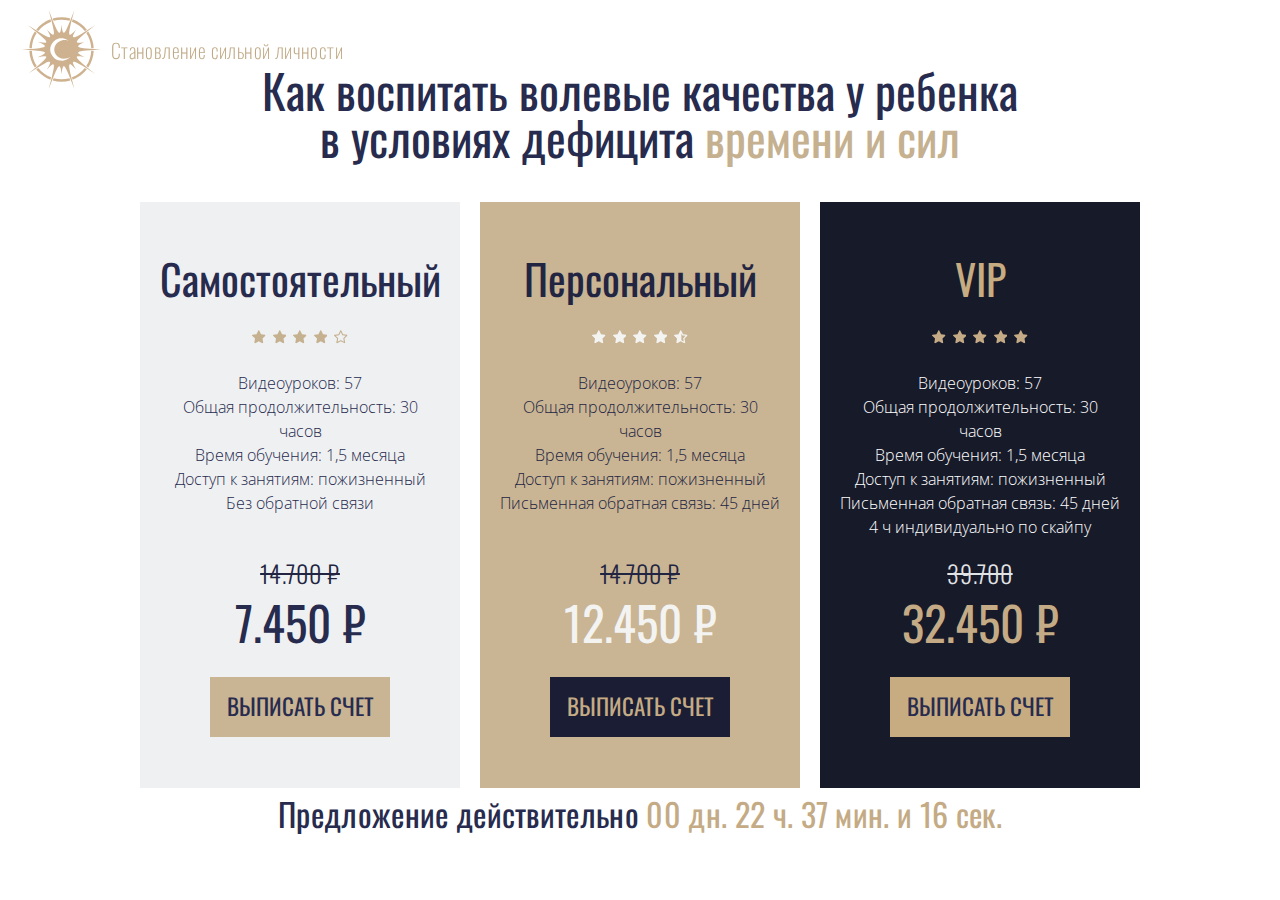
==== commit d8750e7d: "fix style" ====
--- a/index.html
+++ b/index.html
@@ -55,13 +55,13 @@
                     <svg><use xlink:href="images/icon.svg#fill"></use></svg>
                     <svg><use xlink:href="images/icon.svg#empty"></use></svg>
                 </div>
-                <dl class="card-items">
-                    <dd>Видеоуроков: 57</dd>
-                    <dd>Общая продолжительность: 30 часов</dd>
-                    <dd>Время обучения: 1,5 месяца</dd>
-                    <dd>Доступ к занятиям: пожизненный</dd>
-                    <dd>Без обратной связи</dd>
-                </dl>
+                <ul class="card-items">
+                    <li>Видеоуроков: 57</li>
+                    <li>Общая продолжительность: 30 часов</li>
+                    <li>Время обучения: 1,5 месяца</li>
+                    <li>Доступ к занятиям: пожизненный</li>
+                    <li>Без обратной связи</li>
+                </ul>
                 <div class="card-price">
                     <p class="card-price-old">14.700 ₽</p>
                     <p class="value">7.450 ₽</p>
@@ -80,13 +80,13 @@
                     <svg><use xlink:href="images/icon.svg#fill"></use></svg>
                     <svg><use xlink:href="images/icon.svg#half"></use></svg>
                 </div>
-                <dl class="card-items">
-                    <dd>Видеоуроков: 57</dd>
-                    <dd>Общая продолжительность: 30 часов</dd>
-                    <dd>Время обучения: 1,5 месяца</dd>
-                    <dd>Доступ к занятиям: пожизненный</dd>
-                    <dd>Письменная обратная связь: 45 дней</dd>
-                </dl>
+                <ul class="card-items">
+                    <li>Видеоуроков: 57</li>
+                    <li>Общая продолжительность: 30 часов</li>
+                    <li>Время обучения: 1,5 месяца</li>
+                    <li>Доступ к занятиям: пожизненный</li>
+                    <li>Письменная обратная связь: 45 дней</li>
+                </ul>
                 <div class="card-price">
                     <p class="card-price-old">14.700 ₽</p>
                     <p class="value">12.450 ₽</p>
@@ -105,14 +105,14 @@
                     <svg><use xlink:href="images/icon.svg#fill"></use></svg>
                     <svg><use xlink:href="images/icon.svg#fill"></use></svg>
                 </div>
-                <dl class="card-items">
-                    <dd>Видеоуроков: 57</dd>
-                    <dd>Общая продолжительность: 30 часов</dd>
-                    <dd>Время обучения: 1,5 месяца</dd>
-                    <dd>Доступ к занятиям: пожизненный</dd>
-                    <dd>Письменная обратная связь: 45 дней</dd>
-                    <dd>4 ч индивидуально по скайпу</dd>
-                </dl>
+                <ul class="card-items">
+                    <li>Видеоуроков: 57</li>
+                    <li>Общая продолжительность: 30 часов</li>
+                    <li>Время обучения: 1,5 месяца</li>
+                    <li>Доступ к занятиям: пожизненный</li>
+                    <li>Письменная обратная связь: 45 дней</li>
+                    <li>4 ч индивидуально по скайпу</li>
+                </ul>
                 <div class="card-price">
                     <p class="card-price-old">39.700</p>
                     <p class="value">32.450 ₽</p>
@@ -125,6 +125,31 @@
         </div>
         <div class="swiper mySwiper" style="--swiper-pagination-color: #727379; --swiper-pagination-bullet-inactive-color: #727379; --swiper-pagination-bullet-inactive-opacity: 1">
             <div class="swiper-wrapper">
+                <div class="swiper-slide card card-solo" data-card="solo">
+                    <h3>Самостоятельный</h3>
+                    <div class="card-rating">
+                        <svg><use xlink:href="images/icon.svg#fill"></use></svg>
+                        <svg><use xlink:href="images/icon.svg#fill"></use></svg>
+                        <svg><use xlink:href="images/icon.svg#fill"></use></svg>
+                        <svg><use xlink:href="images/icon.svg#fill"></use></svg>
+                        <svg><use xlink:href="images/icon.svg#empty"></use></svg>
+                    </div>
+                    <ul class="card-items">
+                        <li>Видеоуроков: 57</li>
+                        <li>Общая продолжительность: 30 часов</li>
+                        <li>Время обучения: 1,5 месяца</li>
+                        <li>Доступ к занятиям: пожизненный</li>
+                        <li>Без обратной связи</li>
+                    </ul>
+                    <div class="card-price">
+                        <p class="card-price-old">19.700 ₽</p>
+                        <p class="value">7.450 ₽</p>
+                    </div>
+                    <!-- <div>
+                        <script id="form-635fc9c6416e8f46e10000bd" type="text/javascript" src="https://api.siter.justclick.ru/web_forms/635fc9c6416e8f46e10000bd/form_loader.js?cid=form-635fc9c6416e8f46e10000bd"></script>
+                    </div> -->
+                    <a href="#" class="btn">ВЫПИСАТЬ СЧЕТ</a>
+                </div>
                 <div class="swiper-slide card card-personal" data-card="personal">
                     <h3>Персональный</h3>
                     <div class="card-rating">
@@ -134,13 +159,13 @@
                         <svg><use xlink:href="images/icon.svg#fill"></use></svg>
                         <svg><use xlink:href="images/icon.svg#half"></use></svg>
                     </div>
-                    <dl class="card-items">
-                        <dd>Видеоуроков: 57</dd>
-                        <dd>Общая продолжительность: 30 часов</dd>
-                        <dd>Время обучения: 1,5 месяца</dd>
-                        <dd>Доступ к занятиям: пожизненный</dd>
-                        <dd>Письменная обратная связь: 45 дней</dd>
-                    </dl>
+                    <ul class="card-items">
+                        <li>Видеоуроков: 57</li>
+                        <li>Общая продолжительность: 30 часов</li>
+                        <li>Время обучения: 1,5 месяца</li>
+                        <li>Доступ к занятиям: пожизненный</li>
+                        <li>Письменная обратная связь: 45 дней</li>
+                    </ul>
                     <div class="card-price">
                         <p class="card-price-old">19.700 ₽</p>
                         <p class="value">12.450 ₽</p>
@@ -159,45 +184,20 @@
                         <svg><use xlink:href="images/icon.svg#fill"></use></svg>
                         <svg><use xlink:href="images/icon.svg#fill"></use></svg>
                     </div>
-                    <dl class="card-items">
-                        <dd>Видеоуроков: 57</dd>
-                        <dd>Общая продолжительность: 30 часов</dd>
-                        <dd>Время обучения: 1,5 месяца</dd>
-                        <dd>Доступ к занятиям: пожизненный</dd>
-                        <dd>Письменная обратная связь: 45 дней</dd>
-                        <dd>4 ч индивидуально по скайпу</dd>
-                    </dl>
+                    <ul class="card-items">
+                        <li>Видеоуроков: 57</li>
+                        <li>Общая продолжительность: 30 часов</li>
+                        <li>Время обучения: 1,5 месяца</li>
+                        <li>Доступ к занятиям: пожизненный</li>
+                        <li>Письменная обратная связь: 45 дней</li>
+                        <li>4 ч индивидуально по скайпу</li>
+                    </ul>
                     <div class="card-price">
                         <p class="card-price-old">39.700</p>
                         <p class="value">32.450 ₽</p>
                     </div>
                     <!-- <div>
                         <script id="form-635fccdb416e8f4770000175" type="text/javascript" src="https://api.siter.justclick.ru/web_forms/635fccdb416e8f4770000175/form_loader.js?cid=form-635fccdb416e8f4770000175"></script>
-                    </div> -->
-                    <a href="#" class="btn">ВЫПИСАТЬ СЧЕТ</a>
-                </div>
-                <div class="swiper-slide card card-solo" data-card="solo">
-                    <h3>Самостоятельный</h3>
-                    <div class="card-rating">
-                        <svg><use xlink:href="images/icon.svg#fill"></use></svg>
-                        <svg><use xlink:href="images/icon.svg#fill"></use></svg>
-                        <svg><use xlink:href="images/icon.svg#fill"></use></svg>
-                        <svg><use xlink:href="images/icon.svg#fill"></use></svg>
-                        <svg><use xlink:href="images/icon.svg#empty"></use></svg>
-                    </div>
-                    <dl class="card-items">
-                        <dd>Видеоуроков: 57</dd>
-                        <dd>Общая продолжительность: 30 часов</dd>
-                        <dd>Время обучения: 1,5 месяца</dd>
-                        <dd>Доступ к занятиям: пожизненный</dd>
-                        <dd>Без обратной связи</dd>
-                    </dl>
-                    <div class="card-price">
-                        <p class="card-price-old">19.700 ₽</p>
-                        <p class="value">7.450 ₽</p>
-                    </div>
-                    <!-- <div>
-                        <script id="form-635fc9c6416e8f46e10000bd" type="text/javascript" src="https://api.siter.justclick.ru/web_forms/635fc9c6416e8f46e10000bd/form_loader.js?cid=form-635fc9c6416e8f46e10000bd"></script>
                     </div> -->
                     <a href="#" class="btn">ВЫПИСАТЬ СЧЕТ</a>
                 </div>
@@ -264,9 +264,8 @@
         </div>
         <div class="modal">
             <div class="modal-desc">
-                <h3 class="desktop">Как воспитать<br>
+                <h3>Как воспитать<br>
                     волевые качества</h3>
-                <h3 class="mobile">Курс в новую жизнь</h3>
                 <div class="card-rating">
                     <svg><use xlink:href="images/icon.svg#fill"></use></svg>
                     <svg><use xlink:href="images/icon.svg#fill"></use></svg>
@@ -276,7 +275,6 @@
                     <svg class="svg-star svg-personal"><use xlink:href="images/icon.svg#half"></use></svg>
                     <svg class="svg-star svg-vip"><use xlink:href="images/icon.svg#fill"></use></svg>
                 </div>
-                <h3 class="modal-part mobile">Часть 1</h3>
                 <div class="modal-rate">
                     <p>Тариф «<span class="rate"></span>»
                     <p>Сумма к оплате:</p>
@@ -289,16 +287,18 @@
             <div class="modal-form script-solo">
                 <script id="form-635fc9c6416e8f46e10000bd" type="text/javascript" src="https://api.siter.justclick.ru/web_forms/635fc9c6416e8f46e10000bd/form_loader.js?cid=form-635fc9c6416e8f46e10000bd"></script>
             </div>
-            <div class="modal-form script-personal">
-                <script id="form-635fcbd6416e8f46e10000f8" type="text/javascript" src="https://api.siter.justclick.ru/web_forms/635fcbd6416e8f46e10000f8/form_loader.js?cid=form-635fcbd6416e8f46e10000f8"></script>
-            </div>
-            <div class="modal-form script-vip">
-                <script id="form-635fccdb416e8f4770000175" type="text/javascript" src="https://api.siter.justclick.ru/web_forms/635fccdb416e8f4770000175/form_loader.js?cid=form-635fccdb416e8f4770000175"></script>
-            </div>
-            <p class="modal-offer desktop">
-                Предложение действительно<br>
-                <span>00 дн. 22 ч. 37 мин. и 16 сек.</span>
-            </p>
+            <div class="script-wrapper">
+                <div class="modal-form script-personal">
+                    <script id="form-635fcbd6416e8f46e10000f8" type="text/javascript" src="https://api.siter.justclick.ru/web_forms/635fcbd6416e8f46e10000f8/form_loader.js?cid=form-635fcbd6416e8f46e10000f8"></script>
+                </div>
+                <div class="modal-form script-vip">
+                    <script id="form-635fccdb416e8f4770000175" type="text/javascript" src="https://api.siter.justclick.ru/web_forms/635fccdb416e8f4770000175/form_loader.js?cid=form-635fccdb416e8f4770000175"></script>
+                </div>
+                <p class="modal-offer">
+                    Предложение действительно<br>
+                    <span>00 дн. 22 ч. 37 мин. и 16 сек.</span>
+                </p>
+            </div>
             <div class="modal-close">
                 <svg><use xlink:href="images/icon.svg#cross"></use></svg>
             </div>
--- a/css/app.min.css
+++ b/css/app.min.css
@@ -1 +1 @@
-:root{--color-card-gold-bg:#c9b493;--color-card-gold:#c7ac82;--color-card-gold-btn:#c5b08f;--color-card-gold-lead:#c3a77b;--color-modal-gold-li:#bfa883;--color-gold:#c4ab85;--color-gold-tr:#c9b49350;--color-silver-text:#f3f3f2;--color-card-silver:#eff0f2;--color-card-silver-again:#e2e3e5;--color-modal-silver:#e1e2e4;--color-white:#fff;--color-text:#272b4e;--color-title:#272b4e;--color-text-black:#272832;--color-card-black:#171a29;--color-modal-black-input:#222645;--color-modal-black-submit:#1d2138;--color-modal-black-submit-bg:#171a27;--color-modal-black-label-text:#272a41;--color-modal-black-label-lead:#262b4e;--color-a-text-black:#1a1d34;--color-card-text-black:#222542;--color-modal-black-desc:#727379}input,textarea{outline:none}body{color:var(--color-text);font-family:Open Sans,sans-serif;font-size:max(.82vw,15.5px);font-weight:300;line-height:1.65;min-width:320px;overflow-x:hidden;position:relative}a{color:var(--color-a-text-black);text-decoration:none;-webkit-transition:.3s;-o-transition:.3s;transition:.3s}a:not(.btn){color:#bfa883;font-family:Oswald,sans-serif;font-size:max(.77vw,14.25px);height:7.8vh;letter-spacing:.05em;line-height:2.6;min-height:73px;text-decoration:none}a:not(.btn):hover{color:#bfa883}dd,p{color:var(--color-modal-black-desc);font-family:Open Sans,sans-serif;font-weight:300;line-height:1.65}dd,p{font-size:max(.82vw,15.5px)}dd{line-height:1.05}@supports (aspect-ratio:5/1){.btn,a.btn{aspect-ratio:5/1}}@supports not (aspect-ratio:5/1){.btn,a.btn{height:55px}}.heading{font-size:27px;font-weight:700;margin:15px 0 20px}body{height:100vh;min-height:670px;position:relative1;width:100vw}.header{left:0;min-height:5vh;padding:13px 1.7vw 0;position:fixed;top:0;width:100%;z-index:50}.header-logo{-webkit-box-align:center;-ms-flex-align:center;align-items:center;display:-webkit-inline-box;display:-ms-inline-flexbox;display:inline-flex;margin-left:auto}.logo-image img{height:4.1vw;min-height:79px;min-width:79px;width:4.1vw}.logo-text{font-family:Oswald,sans-serif;font-size:max(1.05vw,20px);font-weight:200;letter-spacing:.02em;line-height:1;text-shadow:1px 1px 2px hsla(0,0%,100%,.2),-1px -1px 2px hsla(0,0%,100%,.2),1px -1px 2px hsla(0,0%,100%,.2),-1px 1px 2px hsla(0,0%,100%,.2)}@media (max-width:768.98px) and (orientation:portrait){.header{padding-top:10px}}@media (max-width:768.98px){.logo-tariff{display:none}}.tariff{-webkit-box-orient:vertical;-webkit-box-direction:normal;-webkit-box-pack:center;-ms-flex-pack:center;-webkit-box-align:center;-ms-flex-align:center;align-items:center;display:-webkit-box;display:-ms-flexbox;display:flex;-ms-flex-direction:column;flex-direction:column;justify-content:center;width:100%}.tariff .lead{color:var(--color-title);letter-spacing:.01em;margin-bottom:10px;text-align:center}.tariff .lead span{color:var(--color-gold)}.tariff h2{line-height:1}.tariff h2,.tariff h3{text-align:center}.tariff h2 span:not(.tariff-mb),.tariff h3 span:not(.tariff-mb){color:var(--color-card-gold-btn)}.tariff h2 span.tariff-mb,.tariff h3 span.tariff-mb{color:var(--color-text)}.tariff .value,.tariff h3{color:var(--color-title);font-size:max(2.4vw,47px);line-height:1.2;margin-bottom:3vh}.modal-wrapper h4,.tariff .value,.tariff h3{font-family:Oswald,sans-serif;font-weight:400}.modal-wrapper h4{letter-spacing:.02em;line-height:1.1;margin-bottom:1em}@media (min-width:1600px){.modal-wrapper .value,.modal-wrapper h3,.tariff .value,.tariff h3{font-size:max(1.33vw,35px);margin-bottom:2vh}.modal-wrapper h4,.tariff h4{font-size:max(1vw,24px);margin-bottom:2vh}}@media (min-width:1024px){.modal-wrapper .modal .value{font-size:max(1.33vw,35px)}.modal-wrapper h3,.tariff h3{font-size:max(1.6vw,42px)}}@media (min-width:768px) and (min-height:768px){.tariff{height:100%}}@media (max-width:1023px){.modal-wrapper h3,.tariff h3{font-size:41px;margin-bottom:30px}.modal-wrapper .card .value,.modal-wrapper .modal .value,.tariff .card .value,.tariff .modal .value{font-size:30px}.tariff{padding-top:10px}}@media (max-width:767px){.modal-wrapper h3,.tariff h3{font-size:44px;margin-bottom:34px}.tariff{margin-left:auto;margin-right:auto;width:90%}}@media (max-width:477px){.modal-wrapper h3,.tariff h3{font-size:38px}}.swiper{height:100%;padding-bottom:40px;width:100%}.swiper-container{max-width:100%;width:100%}.swiper-wrapper{height:auto}.swiper-slide{height:auto;width:30%}.swiper-horizontal>.swiper-pagination-bullets{bottom:0}.swiper-pagination-bullet-active{-webkit-transform:scale(1.4);-ms-transform:scale(1.4);transform:scale(1.4)}@media (min-width:1024px){.swiper{position:absolute;top:0;visibility:hidden}.swiper-container{margin-bottom:5vh}.lead{font-family:Oswald,sans-serif;font-size:max(1.3vw,32px);font-weight:400}}@media (max-width:1023.98px){.logo-text{font-size:18.5px;letter-spacing:normal}.tariff h2{font-size:36px}.lead{font-size:24px;white-space:pre-line}}@media (min-width:768px){.tariff h2{white-space:pre-line}}@media (min-width:576px){.tariff h2 br{display:none}}@media (max-width:575.98px){.tariff h2{font-size:0}.tariff h2 span.tariff-mb{font-size:36px}.lead{font-size:16px;white-space:pre-line}}.card{-webkit-box-orient:vertical;-webkit-box-direction:normal;-webkit-box-align:center;-ms-flex-align:center;align-items:center;display:-webkit-box;display:-ms-flexbox;display:flex;-ms-flex-direction:column;flex-direction:column;max-width:22vw;min-width:320px;text-align:center;width:100%}.card .btn{color:var(--color-text)}.card .btn:hover{color:var(--color-white)}.card-wrapper{display:none}.card-rating{color:var(--color-gold);display:-webkit-box;display:-ms-flexbox;display:flex;gap:7px}.card-rating svg{height:12px;width:12px}.card-price{margin-top:auto}.card-price p{font-family:Oswald,sans-serif}.card-price-old{color:var(--color-card-text-black);font-size:max(1.27vw,24px);font-weight:300;letter-spacing:.03em;margin-bottom:0;text-decoration:line-through}.card-solo{background-color:var(--color-card-silver)}.card-solo dd,.card-solo h3{color:var(--color-text)}.card-solo svg{color:var(--color-card-gold-btn)}.card-personal{background-color:var(--color-card-gold-bg)}.card-personal,.card-personal dd,.card-personal h3{color:var(--color-card-text-black)}.card-personal .card-rating,.card-personal .value{color:var(--color-silver-text)}.card-personal .btn{color:var(--color-card-gold-btn)}.card-vip.card{background-color:var(--color-card-black)}.card-vip.card,.card-vip.card h3{color:var(--color-card-gold)}.card-vip.card dd{color:var(--color-white)}.card-vip.card .value{color:var(--color-gold)}.card-vip.card a.btn{background-color:var(--color-card-gold)}.card-vip.modal-desc{background-color:var(--color-card-black)}.card-vip.modal-desc,.card-vip.modal-desc h3{color:var(--color-gold)}.card-vip.modal-desc dd{color:var(--color-white)}.card-vip.modal-desc .value{color:var(--color-gold)}.card-vip .card-price-old{color:var(--color-card-silver-again)}.card .btn{width:64%}.card.card-personal .btn{background-color:var(--color-a-text-black);color:var(--color-gold)}.card.card-personal .btn:hover{background-color:var(--color-gold);color:var(--color-a-text-black)}@supports (aspect-ratio:5/1){.card .btn,.card a.btn{aspect-ratio:5/1}}@supports not (aspect-ratio:5/1){.card .btn,.card a.btn{height:55px}}@media (min-width:1600px){.tariff{padding-top:12.7vh}.card{padding:5% 5px 6%}.card-rating{margin-bottom:4vh}}@media (min-width:1200px){.card-rating{margin-bottom:3vh}.card-rating svg{height:1.5vh;width:1.5vh}}@media (min-width:1024px){.tariff{padding-top:7vh}.card{padding:4% 20px;position:relative;-webkit-transition:.3s;-o-transition:.3s;transition:.3s;-webkit-user-select:none;-moz-user-select:none;-ms-user-select:none;user-select:none;width:100%}.card-wrapper{-webkit-box-pack:center;-ms-flex-pack:center;display:-webkit-box;display:-ms-flexbox;display:flex;gap:20px;justify-content:center;margin-left:auto;margin-right:auto}}@media (max-width:1199.98px){.card-rating{margin-bottom:12px}}@media (max-width:1023px){.card{max-width:380px;min-height:470px;padding:39px 5px 50px}}@media (max-width:1023.98px){.card .btn{max-width:300px}}.solo .modal{background-color:#eff0f2}.personal .modal{background-color:var(--color-card-gold-bg)}.vip .modal{background-color:#171a27}.modal-wrapper.personal,.modal-wrapper.solo,.modal-wrapper.vip{-webkit-animation:slidein .5s ease 1;animation:slidein .5s ease 1;-webkit-animation-fill-mode:forwards;animation-fill-mode:forwards;display:-webkit-box;display:-ms-flexbox;display:flex;opacity:1}@-webkit-keyframes slidein{0%{opacity:0}to{opacity:1}}@keyframes slidein{0%{opacity:0}to{opacity:1}}.personal .modal-form.script-personal,.solo .modal-form.script-solo,.vip .modal-form.script-vip{display:block}.svg-star{display:none}.personal .svg-star.svg-personal,.solo .svg-star.svg-solo,.vip .svg-star.svg-vip{display:block}.modal{-webkit-box-orient:vertical;-webkit-box-direction:normal;display:-webkit-box;display:-ms-flexbox;display:flex;-ms-flex-direction:column;flex-direction:column;padding:52px 40px 75px;position:relative}.modal-wrapper{-webkit-box-pack:center;-ms-flex-pack:center;-webkit-box-align:center;-ms-flex-align:center;align-items:center;-webkit-backdrop-filter:blur(9px);backdrop-filter:blur(9px);color:var(--color-text-black);display:none;height:100vh;justify-content:center;left:0;opacity:0;position:fixed;top:0;-webkit-transition:opacity .5s;-o-transition:opacity .5s;transition:opacity .5s;width:100vw;z-index:100}.modal-wrapper .value,.modal-wrapper h3{color:var(--color-title);font-family:Oswald,sans-serif;font-size:max(2.4vw,47px);font-weight:400;line-height:1.2;margin-bottom:3vh}.modal-wrapper .value span,.modal-wrapper h3 span{color:var(--color-card-gold-btn)}.modal-wrapper h4{color:var(--color-modal-black-label-text)}.modal-wrapper li{color:var(--color-modal-black-desc)}.modal-wrapper li span{color:var(--color-modal-gold-li)}.modal-wrapper p{color:var(--color-modal-black-label-text)}.modal-wrapper p.value{color:var(--color-modal-black-label-lead)}.modal-wrapper .modal{max-width:none}.modal-wrapper .card-vip p{color:var(--color-white)}.modal-wrapper.solo{background:rgba(239,240,242,.251)}.modal-wrapper.solo svg{color:var(--color-card-gold-btn)}.modal-wrapper.solo .modal-offer span{color:var(--color-card-gold-lead)}.modal-wrapper.personal{background:var(--color-gold-tr)}.modal-wrapper.personal,.modal-wrapper.personal .modal{color:var(--color-card-text-black)}.modal-wrapper.personal .modal-offer{color:var(--color-modal-black-label-lead)}.modal-wrapper.personal .modal-offer span,.modal-wrapper.personal .value{color:var(--color-white)}.modal-wrapper.personal h3,.modal-wrapper.personal p{color:var(--color-card-text-black)}.modal-wrapper.personal h4{color:var(--color-title)}.modal-wrapper.vip{background:var(--color-card-black)}.modal-wrapper.vip .modal-offer,.modal-wrapper.vip .modal-rate{color:#fff}.modal-wrapper.vip .card-price-old{color:var(--color-modal-silver)}.modal-wrapper.vip h4{color:var(--color-title)}.modal-inner li,.modal-inner ul{list-style-type:none;margin-left:0;padding-left:0}.modal-text{display:none}.modal-desc{-webkit-box-orient:vertical;-webkit-box-direction:normal;-webkit-box-align:center;-ms-flex-align:center;-webkit-box-flex:1;align-items:center;display:-webkit-box;display:-ms-flexbox;display:flex;-ms-flex:1 1 50%;flex:1 1 50%;-ms-flex-direction:column;flex-direction:column;text-align:center;-webkit-user-select:none;-moz-user-select:none;-ms-user-select:none;user-select:none}.modal-desc p{white-space:pre-line}.modal-part{margin-bottom:0}.modal-rate{line-height:1.4;margin-bottom:10px}.modal-rate p{margin-bottom:0}.modal-form{-webkit-box-flex:1;display:none;-ms-flex:1 1 50%;flex:1 1 50%}.modal-close{-webkit-box-pack:center;-ms-flex-pack:center;-webkit-box-align:center;-ms-flex-align:center;align-items:center;cursor:pointer;display:-webkit-box;display:-ms-flexbox;display:flex;height:30px;justify-content:center;position:absolute;right:20px;top:20px;width:30px;z-index:101}.modal-close svg{color:#666;height:20px;width:20px}@media (max-width:1023.98px) and (min-width:590px) and (orientation:landscape){.modal{-webkit-box-orient:horizontal;-webkit-box-direction:normal;-ms-flex-direction:row;flex-direction:row;gap:20px;padding:52px 40px 75px}}@media (min-width:1024px){.modal{-ms-flex-preferred-size:3 0 40%;flex-basis:3 0 40%;margin-bottom:-15px;margin-right:15px;margin-top:-15px;min-width:320px}.modal h3{font-size:max(1.4vw,38px)}.modal-wrapper .mobile{display:none}.modal-inner,.modal-wrapper.personal .modal-personal,.modal-wrapper.solo .modal-solo,.modal-wrapper.vip .modal-vip{display:-webkit-box;display:-ms-flexbox;display:flex}.modal-inner{background-color:#fff;gap:20px;max-width:79%;padding-left:7vw;position:relative}.modal-text{-webkit-box-orient:vertical;-webkit-box-direction:normal;-webkit-box-pack:center;-ms-flex-pack:center;-webkit-box-flex:1;display:none;-ms-flex:1 1 55%;flex:1 1 55%;-ms-flex-direction:column;flex-direction:column;justify-content:center}.modal-rate{font-size:max(1vw,20px)}.modal .card-rating{margin-bottom:2vh}.modal-close{right:-40px;top:-15px}.modal-offer{margin-top:2vh;text-align:center}.modal-offer span{color:var(--color-gold)}}@media (max-width:1023.98px){.modal h3{font-size:32px}.modal-wrapper .desktop{display:none}.modal-wrapper.solo{background-color:var(--color-card-silver)}.modal-wrapper.personal{background-color:var(--color-card-gold-bg)}.modal-wrapper.vip{background-color:var(--color-card-black)}}@media (max-width:767.98px) and (orientation:landscape){.modal{-webkit-box-align:center;-ms-flex-align:center;align-items:center}}.modal-form button{background-color:var(--color-gold)!important;color:var(--color-modal-black-label-text)!important;font-family:Oswald,sans-serif!important;font-size:max(1.27vw,25px)!important;font-weight:400!important}.modal-form a{color:#039!important;text-decoration:underline!important}.modal-form .strwf__input-wrapper{margin-bottom:7px!important}.modal-form input[type=checkbox]{background-color:#fff!important;color:#000!important;height:20px!important;width:20px!important}.modal-form input[type=checkbox]:checked{background-color:#000!important;color:#fff!important}.modal-form input,.modal-form label{font-family:Open Sans,sans-serif!important;font-size:16px!important;font-weight:300!important;letter-spacing:.05em!important}.modal-form.script-solo form,.modal-form.script-solo input,.modal-form.script-solo section{background-color:var(--color-card-silver)!important}.modal-form.script-solo input,.modal-form.script-solo section{border-color:var(--color-modal-black-desc)!important;color:var(--color-modal-black-input)!important}.modal-form.script-solo label{color:var(--color-modal-black-label-text)!important}.modal-form.script-personal form,.modal-form.script-personal input,.modal-form.script-personal section,.modal-form.script-solo button{background-color:var(--color-card-gold-bg)!important}.modal-form.script-personal input{border-color:var(--color-modal-black-desc)!important;color:var(--color-card-text-black)!important}.modal-form.script-personal button{background-color:var(--color-modal-black-submit-bg)!important;color:var(--color-gold)!important}.modal-form.script-personal label{color:var(--color-card-text-black)!important}.modal-form.script-vip form,.modal-form.script-vip input,.modal-form.script-vip label,.modal-form.script-vip section,.modal-form.script-vip select{background-color:#171a27!important;color:#fff!important}.modal-form.script-vip input{border-color:#fff!important}.modal-form.script-vip button{color:var(--color-modal-black-submit)!important}@media (min-width:1024px){.modal-form button{padding:0!important}@supports (aspect-ratio:5/1){.modal-form button{aspect-ratio:5/1}}@supports not (aspect-ratio:5/1){.modal-form button{height:55px}}.modal-form input,.modal-form label{font-size:max(.82vw,15.5px)!important}}+:root{--color-card-gold-bg:#c9b493;--color-card-gold:#c7ac82;--color-card-gold-btn:#c5b08f;--color-card-gold-lead:#c3a77b;--color-modal-gold-li:#bfa883;--color-gold:#c4ab85;--color-gold-tr:#c9b49350;--color-silver-text:#f3f3f2;--color-card-silver:#eff0f2;--color-card-silver-again:#e2e3e5;--color-modal-silver:#e1e2e4;--color-white:#fff;--color-text:#272b4e;--color-title:#272b4e;--color-text-black:#272832;--color-card-black:#171a29;--color-modal-black-input:#222645;--color-modal-black-submit:#1d2138;--color-modal-black-submit-bg:#171a27;--color-modal-black-label-text:#272a41;--color-modal-black-label-lead:#262b4e;--color-a-text-black:#1a1d34;--color-card-text-black:#222542;--color-modal-black-desc:#727379}input,textarea{outline:none}body{color:var(--color-text);font-family:Open Sans,sans-serif;font-size:max(.82vw,15.5px);font-weight:300;line-height:1.65;min-width:320px;overflow-x:hidden}a{color:var(--color-a-text-black);text-decoration:none;-webkit-transition:.3s;-o-transition:.3s;transition:.3s}a:not(.btn){color:#bfa883;font-family:Oswald,sans-serif;font-size:max(.77vw,14.25px);height:7.8vh;letter-spacing:.05em;line-height:2.6;min-height:73px;text-decoration:none}a:not(.btn):hover{color:#bfa883}p{color:var(--color-modal-black-desc);font-family:Open Sans,sans-serif;font-size:max(.82vw,15.5px);font-weight:300;line-height:1.65}ul{margin-left:0;padding-left:0}ul li{line-height:1.55;list-style-type:none}@supports (aspect-ratio:5/1){.btn,a.btn{aspect-ratio:5/1}}@supports not (aspect-ratio:5/1){.btn,a.btn{height:55px}}.heading{font-size:27px;font-weight:700;margin:15px 0 20px}body{height:100vh;min-height:670px;position:relative;width:100vw}.header{left:0;min-height:5vh;padding:13px 1.7vw 0;position:fixed;top:0;width:100%;z-index:50}.header-logo{-webkit-box-align:center;-ms-flex-align:center;align-items:center;display:-webkit-inline-box;display:-ms-inline-flexbox;display:inline-flex;margin-left:auto}.logo-image img{height:4.1vw;min-height:79px;min-width:79px;width:4.1vw}.logo-text{font-family:Oswald,sans-serif;font-size:max(1.05vw,20px);font-weight:200;letter-spacing:.02em;line-height:1;text-shadow:1px 1px 2px hsla(0,0%,100%,.2),-1px -1px 2px hsla(0,0%,100%,.2),1px -1px 2px hsla(0,0%,100%,.2),-1px 1px 2px hsla(0,0%,100%,.2)}@media (max-width:768.98px) and (orientation:portrait){.header{padding-top:10px}}@media (max-width:768.98px){.logo-tariff{display:none}}.tariff{-webkit-box-orient:vertical;-webkit-box-direction:normal;-webkit-box-pack:center;-ms-flex-pack:center;-webkit-box-align:center;-ms-flex-align:center;align-items:center;display:-webkit-box;display:-ms-flexbox;display:flex;-ms-flex-direction:column;flex-direction:column;justify-content:center;width:100%}.tariff .lead{color:var(--color-title);letter-spacing:.01em;margin-bottom:10px;text-align:center}.tariff .lead span{color:var(--color-gold)}.tariff h2{line-height:1}.tariff h2,.tariff h3{text-align:center}.tariff h2 span:not(.tariff-mb),.tariff h3 span:not(.tariff-mb){color:var(--color-card-gold-btn)}.tariff h2 span.tariff-mb,.tariff h3 span.tariff-mb{color:var(--color-text)}.tariff .value,.tariff h3{color:var(--color-title);font-size:max(2.4vw,47px);line-height:1.2;margin-bottom:3vh}.modal-wrapper h4,.tariff .value,.tariff h3{font-family:Oswald,sans-serif;font-weight:400}.modal-wrapper h4{letter-spacing:.02em;line-height:1.1;margin-bottom:1em}@media (min-width:1600px){.modal-wrapper .value,.modal-wrapper h3,.tariff .value,.tariff h3{font-size:max(1.33vw,35px);margin-bottom:2vh}.modal-wrapper h4,.tariff h4{font-size:max(1vw,24px);margin-bottom:2vh}}@media (min-width:1024px){.modal-wrapper .modal .value{font-size:max(1.33vw,35px)}.modal-wrapper h3,.tariff h3{font-size:max(1.6vw,42px)}}@media (min-width:768px) and (min-height:768px){.tariff{height:100%}}@media (max-width:1023px){.modal-wrapper h3,.tariff h3{font-size:41px;margin-bottom:30px}.modal-wrapper .card .value,.modal-wrapper .modal .value,.tariff .card .value,.tariff .modal .value{font-size:30px}.tariff{padding-top:10px}}@media (max-width:767px){.modal-wrapper h3,.tariff h3{font-size:44px;margin-bottom:34px}.tariff{margin-left:auto;margin-right:auto;width:90%}}@media (max-width:477px){.modal-wrapper h3,.tariff h3{font-size:38px}}.swiper{height:100%;padding-bottom:40px;width:100%}.swiper-container{max-width:100%;width:100%}.swiper-wrapper{height:auto}.swiper-slide{height:auto;width:30%}.swiper-horizontal>.swiper-pagination-bullets{bottom:0}.swiper-pagination-bullet-active{-webkit-transform:scale(1.4);-ms-transform:scale(1.4);transform:scale(1.4)}@media (min-width:1024px){.swiper{display:none;position:absolute;top:0;visibility:hidten}.swiper-container{margin-bottom:5vh}.lead{font-family:Oswald,sans-serif;font-size:max(1.3vw,32px);font-weight:400}}@media (max-width:1023.98px){.logo-text{font-size:18.5px;letter-spacing:normal}.tariff h2{font-size:36px}.lead{font-size:24px;white-space:pre-line}}@media (min-width:768px){.tariff h2{white-space:pre-line}}@media (min-width:576px){.tariff h2 br{display:none}}@media (max-width:575.98px){.tariff h2{font-size:0}.tariff h2 span.tariff-mb{font-size:36px}.lead{font-size:16px;white-space:pre-line}}.card{-webkit-box-orient:vertical;-webkit-box-direction:normal;-webkit-box-align:center;-ms-flex-align:center;align-items:center;display:-webkit-box;display:-ms-flexbox;display:flex;-ms-flex-direction:column;flex-direction:column;max-width:22vw;min-width:320px;text-align:center;width:100%}.card .btn{color:var(--color-text)}.card .btn:hover{color:var(--color-white)}.card-rating{color:var(--color-gold);display:-webkit-box;display:-ms-flexbox;display:flex;gap:7px}.card-rating svg{height:12px;width:12px}.card-price{margin-top:auto}.card-price p{font-family:Oswald,sans-serif}.card-price-old{color:var(--color-card-text-black);font-size:max(1.27vw,24px);font-weight:300;letter-spacing:.03em;margin-bottom:0;text-decoration:line-through}.card-solo{background-color:var(--color-card-silver)}.card-solo h3,.card-solo li{color:var(--color-text)}.card-solo svg{color:var(--color-card-gold-btn)}.card-personal{background-color:var(--color-card-gold-bg)}.card-personal,.card-personal h3,.card-personal li{color:var(--color-card-text-black)}.card-personal .card-rating,.card-personal .value{color:var(--color-silver-text)}.card-personal .btn{color:var(--color-card-gold-btn)}.card-vip.card{background-color:var(--color-card-black)}.card-vip.card,.card-vip.card h3{color:var(--color-card-gold)}.card-vip.card li{color:var(--color-white)}.card-vip.card .value{color:var(--color-gold)}.card-vip.card a.btn{background-color:var(--color-card-gold)}.card-vip.modal-desc{background-color:var(--color-card-black)}.card-vip.modal-desc,.card-vip.modal-desc h3{color:var(--color-gold)}.card-vip.modal-desc dt{color:var(--color-white)}.card-vip.modal-desc .value{color:var(--color-gold)}.card-vip .card-price-old{color:var(--color-card-silver-again)}.card .btn{width:64%}.card.card-personal .btn{background-color:var(--color-a-text-black);color:var(--color-gold)}.card.card-personal .btn:hover{background-color:var(--color-gold);color:var(--color-a-text-black)}@supports (aspect-ratio:5/1){.card .btn,.card a.btn{aspect-ratio:5/1}}@supports not (aspect-ratio:5/1){.card .btn,.card a.btn{height:55px}}@media (min-width:1600px){.tariff{padding-top:12.7vh}.card{padding:5% 5px 6%}.card-rating{margin-bottom:4vh}}@media (min-width:1200px){.card-rating{margin-bottom:3vh}.card-rating svg{height:1.5vh;width:1.5vh}}@media (min-width:1024px){.tariff{padding-top:7vh}.card{padding:4% 20px;position:relative;-webkit-transition:.3s;-o-transition:.3s;transition:.3s;-webkit-user-select:none;-moz-user-select:none;-ms-user-select:none;user-select:none;width:100%}.card-wrapper{-webkit-box-pack:center;-ms-flex-pack:center;display:-webkit-box;display:-ms-flexbox;display:flex;gap:20px;justify-content:center;margin-left:auto;margin-right:auto}}@media (max-width:1199.98px){.card-rating{margin-bottom:12px}}@media (max-width:1023.98px){.card{max-width:380px;min-height:470px;padding:39px 5px 50px}.card-wrapper{opacity:0;position:absolute;top:0;visibility:hidten}.card .btn{max-width:300px}}.solo .modal{background-color:#eff0f2}.personal .modal{background-color:var(--color-card-gold-bg)}.vip .modal{background-color:#171a27}.modal-wrapper.personal,.modal-wrapper.solo,.modal-wrapper.vip{-webkit-animation:slidein .5s ease 1;animation:slidein .5s ease 1;-webkit-animation-fill-mode:forwards;animation-fill-mode:forwards;display:-webkit-box;display:-ms-flexbox;display:flex;opacity:1}@-webkit-keyframes slidein{0%{opacity:0}to{opacity:1}}@keyframes slidein{0%{opacity:0}to{opacity:1}}.personal .modal-form.script-personal,.solo .modal-form.script-solo,.vip .modal-form.script-vip{display:block}.svg-star{display:none}.personal .svg-star.svg-personal,.solo .svg-star.svg-solo,.vip .svg-star.svg-vip{display:block}.modal{-webkit-box-orient:vertical;-webkit-box-direction:normal;display:-webkit-box;display:-ms-flexbox;display:flex;-ms-flex-direction:column;flex-direction:column;padding:52px 40px 75px}.modal-wrapper{-webkit-box-pack:center;-ms-flex-pack:center;-webkit-box-align:center;-ms-flex-align:center;align-items:center;-webkit-backdrop-filter:blur(9px);backdrop-filter:blur(9px);background-color:rgba(0,0,0,.251);color:var(--color-text-black);display:none;height:100vh;justify-content:center;left:0;opacity:0;position:fixed;top:0;-webkit-transition:opacity .5s;-o-transition:opacity .5s;transition:opacity .5s;width:100vw;z-index:100}.modal-wrapper .value,.modal-wrapper h3{color:var(--color-title);font-family:Oswald,sans-serif;font-size:max(2.4vw,47px);font-weight:400;line-height:1.2;margin-bottom:3vh}.modal-wrapper .value span,.modal-wrapper h3 span{color:var(--color-card-gold-btn)}.modal-wrapper h4{color:var(--color-modal-black-label-text)}.modal-wrapper li{color:var(--color-modal-black-desc)}.modal-wrapper li span{color:var(--color-modal-gold-li)}.modal-wrapper p{color:var(--color-modal-black-label-text)}.modal-wrapper p.value{color:var(--color-modal-black-label-lead)}.modal-wrapper .modal{max-width:none}.modal-wrapper .card-vip p{color:var(--color-white)}.modal-wrapper.solo .card-rating{color:var(--color-card-gold-btn)}.modal-wrapper.solo .modal-offer span{color:var(--color-card-gold-lead)}.modal-wrapper.personal,.modal-wrapper.personal .modal{color:var(--color-card-text-black)}.modal-wrapper.personal .modal-offer{color:var(--color-modal-black-label-lead)}.modal-wrapper.personal .modal-offer span,.modal-wrapper.personal .value{color:var(--color-white)}.modal-wrapper.personal h3,.modal-wrapper.personal p{color:var(--color-card-text-black)}.modal-wrapper.personal h4{color:var(--color-title)}.modal-wrapper.vip .modal-offer,.modal-wrapper.vip .modal-rate{color:#fff}.modal-wrapper.vip .card-price-old{color:var(--color-modal-silver)}.modal-wrapper.vip h4{color:var(--color-title)}.modal-inner li,.modal-inner ul{list-style-type:none;margin-left:0;padding-left:0}.modal-text{display:none}.modal-desc{-webkit-box-orient:vertical;-webkit-box-direction:normal;-webkit-box-align:center;-ms-flex-align:center;-webkit-box-flex:1;align-items:center;display:-webkit-box;display:-ms-flexbox;display:flex;-ms-flex:1 1 50%;flex:1 1 50%;-ms-flex-direction:column;flex-direction:column;text-align:center;-webkit-user-select:none;-moz-user-select:none;-ms-user-select:none;user-select:none}.modal-desc p{white-space:pre-line}.modal-part{margin-bottom:0}.modal-rate{line-height:1.4;margin-bottom:10px}.modal-rate p{margin-bottom:0}.modal-form{-webkit-box-flex:1;display:none;-ms-flex:1 1 50%;flex:1 1 50%}.modal-close{-webkit-box-pack:center;-ms-flex-pack:center;-webkit-box-align:center;-ms-flex-align:center;align-items:center;cursor:pointer;display:-webkit-box;display:-ms-flexbox;display:flex;height:30px;justify-content:center;position:absolute;right:20px;top:20px;width:30px;z-index:101}.modal-close svg{color:#666;height:20px;width:20px}@media (max-width:1023.98px) and (min-width:590px) and (orientation:landscape){.modal{-webkit-box-orient:horizontal;-webkit-box-direction:normal;-ms-flex-direction:row;flex-direction:row;gap:20px;padding:52px 40px 75px}}@media (min-width:1024px){.modal{-ms-flex-preferred-size:3 0 40%;flex-basis:3 0 40%;margin-bottom:-15px;margin-right:15px;margin-top:-15px;min-width:320px}.modal h3{font-size:max(1.4vw,38px)}.modal-wrapper .mobile{display:none}.modal-inner,.modal-wrapper.personal .modal-personal,.modal-wrapper.solo .modal-solo,.modal-wrapper.vip .modal-vip{display:-webkit-box;display:-ms-flexbox;display:flex}.modal-inner{background-color:#fff;gap:20px;max-width:79%;padding-left:7vw;position:relative}.modal-text{-webkit-box-orient:vertical;-webkit-box-direction:normal;-webkit-box-pack:center;-ms-flex-pack:center;-webkit-box-flex:1;display:none;-ms-flex:1 1 55%;flex:1 1 55%;-ms-flex-direction:column;flex-direction:column;justify-content:center}.modal-rate{font-size:max(1vw,20px)}.modal .card-rating{margin-bottom:2vh}.modal-close{right:-40px;top:-15px}.modal-offer{margin-top:2vh;text-align:center}.modal-offer span{color:var(--color-gold)}}@media (max-width:1023.98px){.modal h3{font-size:32px}.modal-wrapper .desktop{display:none}.modal-wrapper.solo{background-color:var(--color-card-silver)}.modal-wrapper.personal{background-color:var(--color-card-gold-bg)}.modal-wrapper.vip{background-color:var(--color-card-black)}}@media (max-width:767.98px) and (orientation:landscape){.modal{-webkit-box-align:center;-ms-flex-align:center;align-items:center}}.modal-form button{background-color:var(--color-gold)!important;color:var(--color-modal-black-label-text)!important;font-family:Oswald,sans-serif!important;font-size:max(1.27vw,25px)!important;font-weight:400!important}.modal-form a{color:#039!important;text-decoration:underline!important}.modal-form .strwf__input-wrapper{margin-bottom:7px!important}.modal-form input[type=checkbox]{background-color:#fff!important;color:#000!important;height:20px!important;width:20px!important}.modal-form input[type=checkbox]:checked{background-color:#000!important;color:#fff!important}.modal-form input,.modal-form label{font-family:Open Sans,sans-serif!important;font-size:16px!important;font-weight:300!important;letter-spacing:.05em!important}.modal-form.script-solo form,.modal-form.script-solo input,.modal-form.script-solo section{background-color:var(--color-card-silver)!important}.modal-form.script-solo input,.modal-form.script-solo section{border-color:var(--color-modal-black-desc)!important;color:var(--color-modal-black-input)!important}.modal-form.script-solo label{color:var(--color-modal-black-label-text)!important}.modal-form.script-personal form,.modal-form.script-personal input,.modal-form.script-personal section,.modal-form.script-solo button{background-color:var(--color-card-gold-bg)!important}.modal-form.script-personal input{border-color:var(--color-modal-black-desc)!important;color:var(--color-card-text-black)!important}.modal-form.script-personal button{background-color:var(--color-modal-black-submit-bg)!important;color:var(--color-gold)!important}.modal-form.script-personal label{color:var(--color-card-text-black)!important}.modal-form.script-vip form,.modal-form.script-vip input,.modal-form.script-vip label,.modal-form.script-vip section,.modal-form.script-vip select{background-color:#171a27!important;color:#fff!important}.modal-form.script-vip input{border-color:#fff!important}.modal-form.script-vip button{color:var(--color-modal-black-submit)!important}@media (min-width:992px){.modal{position:relative}}@media (max-width:991.98px){.modal-wrapper .modal{position:static}.modal-wrapper .modal-close{position:fixed}}@media (min-width:1024px){.modal-form button{padding:0!important}@supports (aspect-ratio:5/1){.modal-form button{aspect-ratio:5/1}}@supports not (aspect-ratio:5/1){.modal-form button{height:55px}}.modal-form input,.modal-form label{font-size:max(.82vw,15.5px)!important}}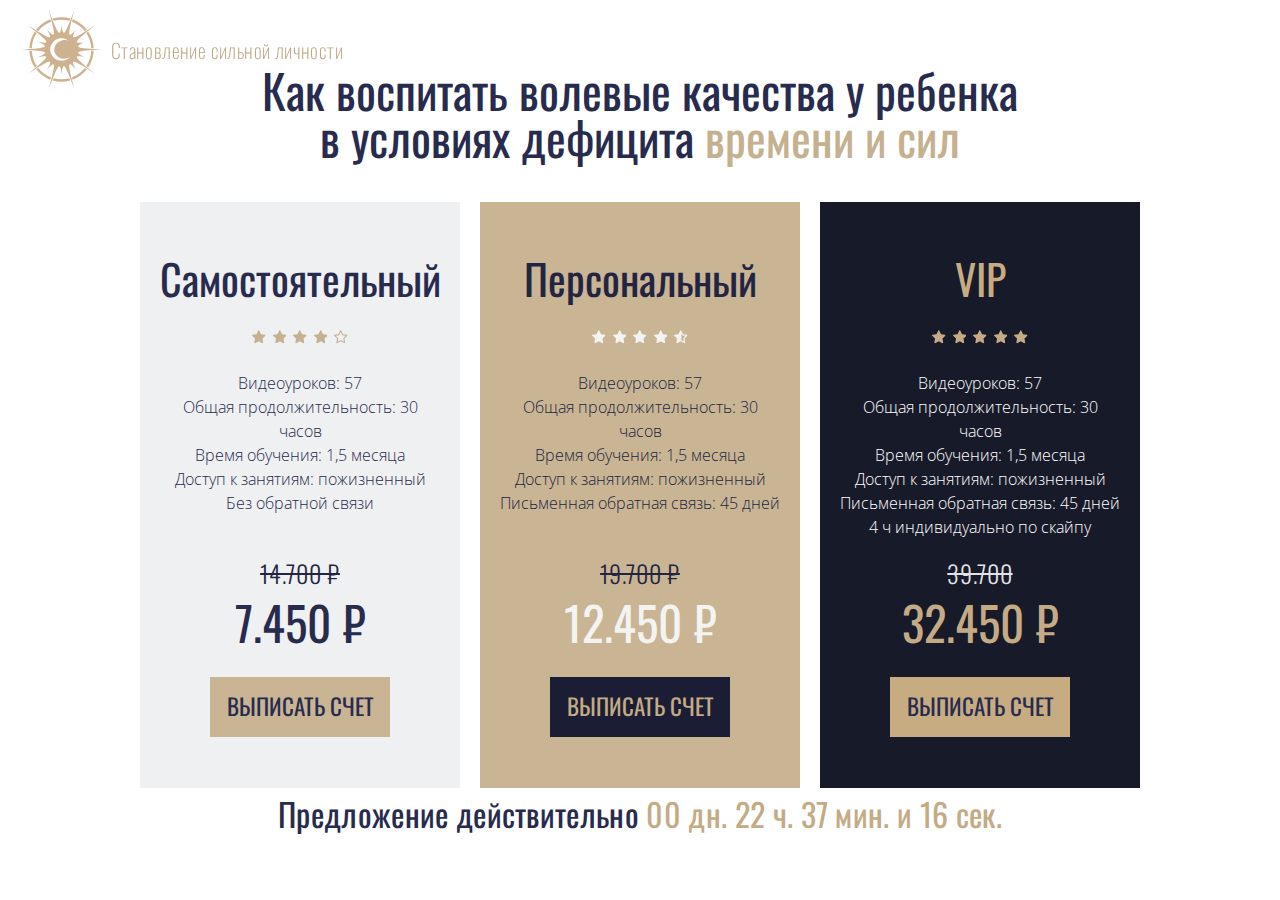
==== commit b9e6ac73: "fix price" ====
--- a/index.html
+++ b/index.html
@@ -88,7 +88,7 @@
                     <li>Письменная обратная связь: 45 дней</li>
                 </ul>
                 <div class="card-price">
-                    <p class="card-price-old">14.700 ₽</p>
+                    <p class="card-price-old">19.700 ₽</p>
                     <p class="value">12.450 ₽</p>
                 </div>
                 <!-- <div>
@@ -142,7 +142,7 @@
                         <li>Без обратной связи</li>
                     </ul>
                     <div class="card-price">
-                        <p class="card-price-old">19.700 ₽</p>
+                        <p class="card-price-old">14.700 ₽</p>
                         <p class="value">7.450 ₽</p>
                     </div>
                     <!-- <div>
--- a/css/app.min.css
+++ b/css/app.min.css
@@ -1 +1 @@
-:root{--color-card-gold-bg:#c9b493;--color-card-gold:#c7ac82;--color-card-gold-btn:#c5b08f;--color-card-gold-lead:#c3a77b;--color-modal-gold-li:#bfa883;--color-gold:#c4ab85;--color-gold-tr:#c9b49350;--color-silver-text:#f3f3f2;--color-card-silver:#eff0f2;--color-card-silver-again:#e2e3e5;--color-modal-silver:#e1e2e4;--color-white:#fff;--color-text:#272b4e;--color-title:#272b4e;--color-text-black:#272832;--color-card-black:#171a29;--color-modal-black-input:#222645;--color-modal-black-submit:#1d2138;--color-modal-black-submit-bg:#171a27;--color-modal-black-label-text:#272a41;--color-modal-black-label-lead:#262b4e;--color-a-text-black:#1a1d34;--color-card-text-black:#222542;--color-modal-black-desc:#727379}input,textarea{outline:none}body{color:var(--color-text);font-family:Open Sans,sans-serif;font-size:max(.82vw,15.5px);font-weight:300;line-height:1.65;min-width:320px;overflow-x:hidden}a{color:var(--color-a-text-black);text-decoration:none;-webkit-transition:.3s;-o-transition:.3s;transition:.3s}a:not(.btn){color:#bfa883;font-family:Oswald,sans-serif;font-size:max(.77vw,14.25px);height:7.8vh;letter-spacing:.05em;line-height:2.6;min-height:73px;text-decoration:none}a:not(.btn):hover{color:#bfa883}p{color:var(--color-modal-black-desc);font-family:Open Sans,sans-serif;font-size:max(.82vw,15.5px);font-weight:300;line-height:1.65}ul{margin-left:0;padding-left:0}ul li{line-height:1.55;list-style-type:none}@supports (aspect-ratio:5/1){.btn,a.btn{aspect-ratio:5/1}}@supports not (aspect-ratio:5/1){.btn,a.btn{height:55px}}.heading{font-size:27px;font-weight:700;margin:15px 0 20px}body{height:100vh;min-height:670px;position:relative;width:100vw}.header{left:0;min-height:5vh;padding:13px 1.7vw 0;position:fixed;top:0;width:100%;z-index:50}.header-logo{-webkit-box-align:center;-ms-flex-align:center;align-items:center;display:-webkit-inline-box;display:-ms-inline-flexbox;display:inline-flex;margin-left:auto}.logo-image img{height:4.1vw;min-height:79px;min-width:79px;width:4.1vw}.logo-text{font-family:Oswald,sans-serif;font-size:max(1.05vw,20px);font-weight:200;letter-spacing:.02em;line-height:1;text-shadow:1px 1px 2px hsla(0,0%,100%,.2),-1px -1px 2px hsla(0,0%,100%,.2),1px -1px 2px hsla(0,0%,100%,.2),-1px 1px 2px hsla(0,0%,100%,.2)}@media (max-width:768.98px) and (orientation:portrait){.header{padding-top:10px}}@media (max-width:768.98px){.logo-tariff{display:none}}.tariff{-webkit-box-orient:vertical;-webkit-box-direction:normal;-webkit-box-pack:center;-ms-flex-pack:center;-webkit-box-align:center;-ms-flex-align:center;align-items:center;display:-webkit-box;display:-ms-flexbox;display:flex;-ms-flex-direction:column;flex-direction:column;justify-content:center;width:100%}.tariff .lead{color:var(--color-title);letter-spacing:.01em;margin-bottom:10px;text-align:center}.tariff .lead span{color:var(--color-gold)}.tariff h2{line-height:1}.tariff h2,.tariff h3{text-align:center}.tariff h2 span:not(.tariff-mb),.tariff h3 span:not(.tariff-mb){color:var(--color-card-gold-btn)}.tariff h2 span.tariff-mb,.tariff h3 span.tariff-mb{color:var(--color-text)}.tariff .value,.tariff h3{color:var(--color-title);font-size:max(2.4vw,47px);line-height:1.2;margin-bottom:3vh}.modal-wrapper h4,.tariff .value,.tariff h3{font-family:Oswald,sans-serif;font-weight:400}.modal-wrapper h4{letter-spacing:.02em;line-height:1.1;margin-bottom:1em}@media (min-width:1600px){.modal-wrapper .value,.modal-wrapper h3,.tariff .value,.tariff h3{font-size:max(1.33vw,35px);margin-bottom:2vh}.modal-wrapper h4,.tariff h4{font-size:max(1vw,24px);margin-bottom:2vh}}@media (min-width:1024px){.modal-wrapper .modal .value{font-size:max(1.33vw,35px)}.modal-wrapper h3,.tariff h3{font-size:max(1.6vw,42px)}}@media (min-width:768px) and (min-height:768px){.tariff{height:100%}}@media (max-width:1023px){.modal-wrapper h3,.tariff h3{font-size:41px;margin-bottom:30px}.modal-wrapper .card .value,.modal-wrapper .modal .value,.tariff .card .value,.tariff .modal .value{font-size:30px}.tariff{padding-top:10px}}@media (max-width:767px){.modal-wrapper h3,.tariff h3{font-size:44px;margin-bottom:34px}.tariff{margin-left:auto;margin-right:auto;width:90%}}@media (max-width:477px){.modal-wrapper h3,.tariff h3{font-size:38px}}.swiper{height:100%;padding-bottom:40px;width:100%}.swiper-container{max-width:100%;width:100%}.swiper-wrapper{height:auto}.swiper-slide{height:auto;width:30%}.swiper-horizontal>.swiper-pagination-bullets{bottom:0}.swiper-pagination-bullet-active{-webkit-transform:scale(1.4);-ms-transform:scale(1.4);transform:scale(1.4)}@media (min-width:1024px){.swiper{display:none;position:absolute;top:0;visibility:hidten}.swiper-container{margin-bottom:5vh}.lead{font-family:Oswald,sans-serif;font-size:max(1.3vw,32px);font-weight:400}}@media (max-width:1023.98px){.logo-text{font-size:18.5px;letter-spacing:normal}.tariff h2{font-size:36px}.lead{font-size:24px;white-space:pre-line}}@media (min-width:768px){.tariff h2{white-space:pre-line}}@media (min-width:576px){.tariff h2 br{display:none}}@media (max-width:575.98px){.tariff h2{font-size:0}.tariff h2 span.tariff-mb{font-size:36px}.lead{font-size:16px;white-space:pre-line}}.card{-webkit-box-orient:vertical;-webkit-box-direction:normal;-webkit-box-align:center;-ms-flex-align:center;align-items:center;display:-webkit-box;display:-ms-flexbox;display:flex;-ms-flex-direction:column;flex-direction:column;max-width:22vw;min-width:320px;text-align:center;width:100%}.card .btn{color:var(--color-text)}.card .btn:hover{color:var(--color-white)}.card-rating{color:var(--color-gold);display:-webkit-box;display:-ms-flexbox;display:flex;gap:7px}.card-rating svg{height:12px;width:12px}.card-price{margin-top:auto}.card-price p{font-family:Oswald,sans-serif}.card-price-old{color:var(--color-card-text-black);font-size:max(1.27vw,24px);font-weight:300;letter-spacing:.03em;margin-bottom:0;text-decoration:line-through}.card-solo{background-color:var(--color-card-silver)}.card-solo h3,.card-solo li{color:var(--color-text)}.card-solo svg{color:var(--color-card-gold-btn)}.card-personal{background-color:var(--color-card-gold-bg)}.card-personal,.card-personal h3,.card-personal li{color:var(--color-card-text-black)}.card-personal .card-rating,.card-personal .value{color:var(--color-silver-text)}.card-personal .btn{color:var(--color-card-gold-btn)}.card-vip.card{background-color:var(--color-card-black)}.card-vip.card,.card-vip.card h3{color:var(--color-card-gold)}.card-vip.card li{color:var(--color-white)}.card-vip.card .value{color:var(--color-gold)}.card-vip.card a.btn{background-color:var(--color-card-gold)}.card-vip.modal-desc{background-color:var(--color-card-black)}.card-vip.modal-desc,.card-vip.modal-desc h3{color:var(--color-gold)}.card-vip.modal-desc dt{color:var(--color-white)}.card-vip.modal-desc .value{color:var(--color-gold)}.card-vip .card-price-old{color:var(--color-card-silver-again)}.card .btn{width:64%}.card.card-personal .btn{background-color:var(--color-a-text-black);color:var(--color-gold)}.card.card-personal .btn:hover{background-color:var(--color-gold);color:var(--color-a-text-black)}@supports (aspect-ratio:5/1){.card .btn,.card a.btn{aspect-ratio:5/1}}@supports not (aspect-ratio:5/1){.card .btn,.card a.btn{height:55px}}@media (min-width:1600px){.tariff{padding-top:12.7vh}.card{padding:5% 5px 6%}.card-rating{margin-bottom:4vh}}@media (min-width:1200px){.card-rating{margin-bottom:3vh}.card-rating svg{height:1.5vh;width:1.5vh}}@media (min-width:1024px){.tariff{padding-top:7vh}.card{padding:4% 20px;position:relative;-webkit-transition:.3s;-o-transition:.3s;transition:.3s;-webkit-user-select:none;-moz-user-select:none;-ms-user-select:none;user-select:none;width:100%}.card-wrapper{-webkit-box-pack:center;-ms-flex-pack:center;display:-webkit-box;display:-ms-flexbox;display:flex;gap:20px;justify-content:center;margin-left:auto;margin-right:auto}}@media (max-width:1199.98px){.card-rating{margin-bottom:12px}}@media (max-width:1023.98px){.card{max-width:380px;min-height:470px;padding:39px 5px 50px}.card-wrapper{opacity:0;position:absolute;top:0;visibility:hidten}.card .btn{max-width:300px}}.solo .modal{background-color:#eff0f2}.personal .modal{background-color:var(--color-card-gold-bg)}.vip .modal{background-color:#171a27}.modal-wrapper.personal,.modal-wrapper.solo,.modal-wrapper.vip{-webkit-animation:slidein .5s ease 1;animation:slidein .5s ease 1;-webkit-animation-fill-mode:forwards;animation-fill-mode:forwards;display:-webkit-box;display:-ms-flexbox;display:flex;opacity:1}@-webkit-keyframes slidein{0%{opacity:0}to{opacity:1}}@keyframes slidein{0%{opacity:0}to{opacity:1}}.personal .modal-form.script-personal,.solo .modal-form.script-solo,.vip .modal-form.script-vip{display:block}.svg-star{display:none}.personal .svg-star.svg-personal,.solo .svg-star.svg-solo,.vip .svg-star.svg-vip{display:block}.modal{-webkit-box-orient:vertical;-webkit-box-direction:normal;display:-webkit-box;display:-ms-flexbox;display:flex;-ms-flex-direction:column;flex-direction:column;padding:52px 40px 75px}.modal-wrapper{-webkit-box-pack:center;-ms-flex-pack:center;-webkit-box-align:center;-ms-flex-align:center;align-items:center;-webkit-backdrop-filter:blur(9px);backdrop-filter:blur(9px);background-color:rgba(0,0,0,.251);color:var(--color-text-black);display:none;height:100vh;justify-content:center;left:0;opacity:0;position:fixed;top:0;-webkit-transition:opacity .5s;-o-transition:opacity .5s;transition:opacity .5s;width:100vw;z-index:100}.modal-wrapper .value,.modal-wrapper h3{color:var(--color-title);font-family:Oswald,sans-serif;font-size:max(2.4vw,47px);font-weight:400;line-height:1.2;margin-bottom:3vh}.modal-wrapper .value span,.modal-wrapper h3 span{color:var(--color-card-gold-btn)}.modal-wrapper h4{color:var(--color-modal-black-label-text)}.modal-wrapper li{color:var(--color-modal-black-desc)}.modal-wrapper li span{color:var(--color-modal-gold-li)}.modal-wrapper p{color:var(--color-modal-black-label-text)}.modal-wrapper p.value{color:var(--color-modal-black-label-lead)}.modal-wrapper .modal{max-width:none}.modal-wrapper .card-vip p{color:var(--color-white)}.modal-wrapper.solo .card-rating{color:var(--color-card-gold-btn)}.modal-wrapper.solo .modal-offer span{color:var(--color-card-gold-lead)}.modal-wrapper.personal,.modal-wrapper.personal .modal{color:var(--color-card-text-black)}.modal-wrapper.personal .modal-offer{color:var(--color-modal-black-label-lead)}.modal-wrapper.personal .modal-offer span,.modal-wrapper.personal .value{color:var(--color-white)}.modal-wrapper.personal h3,.modal-wrapper.personal p{color:var(--color-card-text-black)}.modal-wrapper.personal h4{color:var(--color-title)}.modal-wrapper.vip .modal-offer,.modal-wrapper.vip .modal-rate{color:#fff}.modal-wrapper.vip .card-price-old{color:var(--color-modal-silver)}.modal-wrapper.vip h4{color:var(--color-title)}.modal-inner li,.modal-inner ul{list-style-type:none;margin-left:0;padding-left:0}.modal-text{display:none}.modal-desc{-webkit-box-orient:vertical;-webkit-box-direction:normal;-webkit-box-align:center;-ms-flex-align:center;-webkit-box-flex:1;align-items:center;display:-webkit-box;display:-ms-flexbox;display:flex;-ms-flex:1 1 50%;flex:1 1 50%;-ms-flex-direction:column;flex-direction:column;text-align:center;-webkit-user-select:none;-moz-user-select:none;-ms-user-select:none;user-select:none}.modal-desc p{white-space:pre-line}.modal-part{margin-bottom:0}.modal-rate{line-height:1.4;margin-bottom:10px}.modal-rate p{margin-bottom:0}.modal-form{-webkit-box-flex:1;display:none;-ms-flex:1 1 50%;flex:1 1 50%}.modal-close{-webkit-box-pack:center;-ms-flex-pack:center;-webkit-box-align:center;-ms-flex-align:center;align-items:center;cursor:pointer;display:-webkit-box;display:-ms-flexbox;display:flex;height:30px;justify-content:center;position:absolute;right:20px;top:20px;width:30px;z-index:101}.modal-close svg{color:#666;height:20px;width:20px}@media (max-width:1023.98px) and (min-width:590px) and (orientation:landscape){.modal{-webkit-box-orient:horizontal;-webkit-box-direction:normal;-ms-flex-direction:row;flex-direction:row;gap:20px;padding:52px 40px 75px}}@media (min-width:1024px){.modal{-ms-flex-preferred-size:3 0 40%;flex-basis:3 0 40%;margin-bottom:-15px;margin-right:15px;margin-top:-15px;min-width:320px}.modal h3{font-size:max(1.4vw,38px)}.modal-wrapper .mobile{display:none}.modal-inner,.modal-wrapper.personal .modal-personal,.modal-wrapper.solo .modal-solo,.modal-wrapper.vip .modal-vip{display:-webkit-box;display:-ms-flexbox;display:flex}.modal-inner{background-color:#fff;gap:20px;max-width:79%;padding-left:7vw;position:relative}.modal-text{-webkit-box-orient:vertical;-webkit-box-direction:normal;-webkit-box-pack:center;-ms-flex-pack:center;-webkit-box-flex:1;display:none;-ms-flex:1 1 55%;flex:1 1 55%;-ms-flex-direction:column;flex-direction:column;justify-content:center}.modal-rate{font-size:max(1vw,20px)}.modal .card-rating{margin-bottom:2vh}.modal-close{right:-40px;top:-15px}.modal-offer{margin-top:2vh;text-align:center}.modal-offer span{color:var(--color-gold)}}@media (max-width:1023.98px){.modal h3{font-size:32px}.modal-wrapper .desktop{display:none}.modal-wrapper.solo{background-color:var(--color-card-silver)}.modal-wrapper.personal{background-color:var(--color-card-gold-bg)}.modal-wrapper.vip{background-color:var(--color-card-black)}}@media (max-width:767.98px) and (orientation:landscape){.modal{-webkit-box-align:center;-ms-flex-align:center;align-items:center}}.modal-form button{background-color:var(--color-gold)!important;color:var(--color-modal-black-label-text)!important;font-family:Oswald,sans-serif!important;font-size:max(1.27vw,25px)!important;font-weight:400!important}.modal-form a{color:#039!important;text-decoration:underline!important}.modal-form .strwf__input-wrapper{margin-bottom:7px!important}.modal-form input[type=checkbox]{background-color:#fff!important;color:#000!important;height:20px!important;width:20px!important}.modal-form input[type=checkbox]:checked{background-color:#000!important;color:#fff!important}.modal-form input,.modal-form label{font-family:Open Sans,sans-serif!important;font-size:16px!important;font-weight:300!important;letter-spacing:.05em!important}.modal-form.script-solo form,.modal-form.script-solo input,.modal-form.script-solo section{background-color:var(--color-card-silver)!important}.modal-form.script-solo input,.modal-form.script-solo section{border-color:var(--color-modal-black-desc)!important;color:var(--color-modal-black-input)!important}.modal-form.script-solo label{color:var(--color-modal-black-label-text)!important}.modal-form.script-personal form,.modal-form.script-personal input,.modal-form.script-personal section,.modal-form.script-solo button{background-color:var(--color-card-gold-bg)!important}.modal-form.script-personal input{border-color:var(--color-modal-black-desc)!important;color:var(--color-card-text-black)!important}.modal-form.script-personal button{background-color:var(--color-modal-black-submit-bg)!important;color:var(--color-gold)!important}.modal-form.script-personal label{color:var(--color-card-text-black)!important}.modal-form.script-vip form,.modal-form.script-vip input,.modal-form.script-vip label,.modal-form.script-vip section,.modal-form.script-vip select{background-color:#171a27!important;color:#fff!important}.modal-form.script-vip input{border-color:#fff!important}.modal-form.script-vip button{color:var(--color-modal-black-submit)!important}@media (min-width:992px){.modal{position:relative}}@media (max-width:991.98px){.modal-wrapper .modal{position:static}.modal-wrapper .modal-close{position:fixed}}@media (min-width:1024px){.modal-form button{padding:0!important}@supports (aspect-ratio:5/1){.modal-form button{aspect-ratio:5/1}}@supports not (aspect-ratio:5/1){.modal-form button{height:55px}}.modal-form input,.modal-form label{font-size:max(.82vw,15.5px)!important}}+:root{--color-card-gold-bg:#c9b493;--color-card-gold:#c7ac82;--color-card-gold-btn:#c5b08f;--color-card-gold-lead:#c3a77b;--color-modal-gold-li:#bfa883;--color-gold:#c4ab85;--color-gold-tr:#c9b49350;--color-silver-text:#f3f3f2;--color-card-silver:#eff0f2;--color-card-silver-again:#e2e3e5;--color-modal-silver:#e1e2e4;--color-white:#fff;--color-text:#272b4e;--color-title:#272b4e;--color-text-black:#272832;--color-card-black:#171a29;--color-modal-black-input:#222645;--color-modal-black-submit:#1d2138;--color-modal-black-submit-bg:#171a27;--color-modal-black-label-text:#272a41;--color-modal-black-label-lead:#262b4e;--color-a-text-black:#1a1d34;--color-card-text-black:#222542;--color-modal-black-desc:#727379}input,textarea{outline:none}body{color:var(--color-text);font-family:Open Sans,sans-serif;font-size:max(.82vw,15.5px);font-weight:300;line-height:1.65;min-width:320px;overflow-x:hidden}a{color:var(--color-a-text-black);text-decoration:none;-webkit-transition:.3s;-o-transition:.3s;transition:.3s}a:not(.btn){color:#bfa883;font-family:Oswald,sans-serif;font-size:max(.77vw,14.25px);height:7.8vh;letter-spacing:.05em;line-height:2.6;min-height:73px;text-decoration:none}a:not(.btn):hover{color:#bfa883}p{color:var(--color-modal-black-desc);font-family:Open Sans,sans-serif;font-size:max(.82vw,15.5px);font-weight:300;line-height:1.65}ul{margin-left:0;padding-left:0}ul li{line-height:1.55;list-style-type:none}@supports (aspect-ratio:5/1){.btn,a.btn{aspect-ratio:5/1}}@supports not (aspect-ratio:5/1){.btn,a.btn{height:55px}}.heading{font-size:27px;font-weight:700;margin:15px 0 20px}body{height:100vh;min-height:670px;position:relative;width:100vw}.header{left:0;min-height:5vh;padding:13px 1.7vw 0;position:fixed;top:0;width:100%;z-index:50}.header-logo{-webkit-box-align:center;-ms-flex-align:center;align-items:center;display:-webkit-inline-box;display:-ms-inline-flexbox;display:inline-flex;margin-left:auto}.logo-image img{height:4.1vw;min-height:79px;min-width:79px;width:4.1vw}.logo-text{font-family:Oswald,sans-serif;font-size:max(1.05vw,20px);font-weight:200;letter-spacing:.02em;line-height:1;text-shadow:1px 1px 2px hsla(0,0%,100%,.2),-1px -1px 2px hsla(0,0%,100%,.2),1px -1px 2px hsla(0,0%,100%,.2),-1px 1px 2px hsla(0,0%,100%,.2)}@media (max-width:768.98px) and (orientation:portrait){.header{padding-top:10px}}@media (max-width:768.98px){.logo-tariff{display:none}}.tariff{-webkit-box-orient:vertical;-webkit-box-direction:normal;-webkit-box-pack:center;-ms-flex-pack:center;-webkit-box-align:center;-ms-flex-align:center;align-items:center;display:-webkit-box;display:-ms-flexbox;display:flex;-ms-flex-direction:column;flex-direction:column;justify-content:center;width:100%}.tariff .lead{color:var(--color-title);letter-spacing:.01em;margin-bottom:10px;text-align:center}.tariff .lead span{color:var(--color-gold)}.tariff h2{line-height:1}.tariff h2,.tariff h3{text-align:center}.tariff h2 span:not(.tariff-mb),.tariff h3 span:not(.tariff-mb){color:var(--color-card-gold-btn)}.tariff h2 span.tariff-mb,.tariff h3 span.tariff-mb{color:var(--color-text)}.tariff .value,.tariff h3{color:var(--color-title);font-size:max(2.4vw,47px);line-height:1.2;margin-bottom:3vh}.modal-wrapper h4,.tariff .value,.tariff h3{font-family:Oswald,sans-serif;font-weight:400}.modal-wrapper h4{letter-spacing:.02em;line-height:1.1;margin-bottom:1em}@media (min-width:1600px){.modal-wrapper .value,.modal-wrapper h3,.tariff .value,.tariff h3{font-size:max(1.33vw,35px);margin-bottom:2vh}.modal-wrapper h4,.tariff h4{font-size:max(1vw,24px);margin-bottom:2vh}}@media (min-width:1024px){.modal-wrapper .modal .value{font-size:max(1.33vw,35px)}.modal-wrapper h3,.tariff h3{font-size:max(1.6vw,42px)}}@media (min-width:768px) and (min-height:768px){.tariff{height:100%}}@media (max-width:1023px){.modal-wrapper h3,.tariff h3{font-size:41px;margin-bottom:30px}.modal-wrapper .card .value,.modal-wrapper .modal .value,.tariff .card .value,.tariff .modal .value{font-size:30px}.tariff{padding-top:10px}}@media (max-width:767px){.modal-wrapper h3,.tariff h3{font-size:44px;margin-bottom:34px}.tariff{margin-left:auto;margin-right:auto;width:90%}}@media (max-width:477px){.modal-wrapper h3,.tariff h3{font-size:38px}}.swiper{height:100%;padding-bottom:40px;width:100%}.swiper-container{max-width:100%;width:100%}.swiper-wrapper{height:auto}.swiper-slide{height:auto;width:30%}.swiper-horizontal>.swiper-pagination-bullets{bottom:0}.swiper-pagination-bullet-active{-webkit-transform:scale(1.4);-ms-transform:scale(1.4);transform:scale(1.4)}@media (min-width:1024px){.swiper{display:none;position:absolute;top:0;visibility:hidten}.swiper-container{margin-bottom:5vh}.lead{font-family:Oswald,sans-serif;font-size:max(1.3vw,32px);font-weight:400}}@media (max-width:1023.98px){.logo-text{font-size:18.5px;letter-spacing:normal}.tariff h2{font-size:36px}.lead{font-size:24px;white-space:pre-line}}@media (min-width:768px){.tariff h2{white-space:pre-line}}@media (min-width:576px){.tariff h2 br{display:none}}@media (max-width:575.98px){.tariff h2{font-size:0}.tariff h2 span.tariff-mb{font-size:36px}.lead{font-size:16px;white-space:pre-line}}.card{-webkit-box-orient:vertical;-webkit-box-direction:normal;-webkit-box-align:center;-ms-flex-align:center;align-items:center;display:-webkit-box;display:-ms-flexbox;display:flex;-ms-flex-direction:column;flex-direction:column;max-width:22vw;min-width:320px;text-align:center;width:100%}.card .btn{color:var(--color-text)}.card .btn:hover{color:var(--color-white)}.card-rating{color:var(--color-gold);display:-webkit-box;display:-ms-flexbox;display:flex;gap:7px}.card-rating svg{height:12px;width:12px}.card-price{margin-top:auto}.card-price p{font-family:Oswald,sans-serif}.card-price-old{color:var(--color-card-text-black);font-size:max(1.27vw,24px);font-weight:300;letter-spacing:.03em;margin-bottom:0;text-decoration:line-through}.card-solo{background-color:var(--color-card-silver)}.card-solo h3,.card-solo li{color:var(--color-text)}.card-solo svg{color:var(--color-card-gold-btn)}.card-personal{background-color:var(--color-card-gold-bg)}.card-personal,.card-personal h3,.card-personal li{color:var(--color-card-text-black)}.card-personal .card-rating,.card-personal .value{color:var(--color-silver-text)}.card-personal .btn{color:var(--color-card-gold-btn)}.card-vip.card{background-color:var(--color-card-black)}.card-vip.card,.card-vip.card h3{color:var(--color-card-gold)}.card-vip.card li{color:var(--color-white)}.card-vip.card .value{color:var(--color-gold)}.card-vip.card a.btn{background-color:var(--color-card-gold)}.card-vip.modal-desc{background-color:var(--color-card-black)}.card-vip.modal-desc,.card-vip.modal-desc h3{color:var(--color-gold)}.card-vip.modal-desc li{color:var(--color-white)}.card-vip.modal-desc .value{color:var(--color-gold)}.card-vip .card-price-old{color:var(--color-card-silver-again)}.card .btn{width:64%}.card.card-personal .btn{background-color:var(--color-a-text-black);color:var(--color-gold)}.card.card-personal .btn:hover{background-color:var(--color-gold);color:var(--color-a-text-black)}@supports (aspect-ratio:5/1){.card .btn,.card a.btn{aspect-ratio:5/1}}@supports not (aspect-ratio:5/1){.card .btn,.card a.btn{height:55px}}@media (min-width:1600px){.tariff{padding-top:12.7vh}.card{padding:5% 5px 6%}.card-rating{margin-bottom:4vh}}@media (min-width:1200px){.card-rating{margin-bottom:3vh}.card-rating svg{height:1.5vh;width:1.5vh}}@media (min-width:1024px){.tariff{padding-top:7vh}.card{padding:4% 20px;position:relative;-webkit-transition:.3s;-o-transition:.3s;transition:.3s;-webkit-user-select:none;-moz-user-select:none;-ms-user-select:none;user-select:none;width:100%}.card-wrapper{-webkit-box-pack:center;-ms-flex-pack:center;display:-webkit-box;display:-ms-flexbox;display:flex;gap:20px;justify-content:center;margin-left:auto;margin-right:auto}}@media (max-width:1199.98px){.card-rating{margin-bottom:12px}}@media (max-width:1023.98px){.card{max-width:380px;min-height:470px;padding:39px 5px 50px}.card-wrapper{opacity:0;position:absolute;top:0;visibility:hidten}.card .btn{max-width:300px}}.solo .modal{background-color:#eff0f2}.personal .modal{background-color:var(--color-card-gold-bg)}.vip .modal{background-color:#171a27}.modal-wrapper.personal,.modal-wrapper.solo,.modal-wrapper.vip{-webkit-animation:slidein .5s ease 1;animation:slidein .5s ease 1;-webkit-animation-fill-mode:forwards;animation-fill-mode:forwards;display:-webkit-box;display:-ms-flexbox;display:flex;opacity:1}@-webkit-keyframes slidein{0%{opacity:0}to{opacity:1}}@keyframes slidein{0%{opacity:0}to{opacity:1}}.personal .modal-form.script-personal,.solo .modal-form.script-solo,.vip .modal-form.script-vip{display:block}.svg-star{display:none}.personal .svg-star.svg-personal,.solo .svg-star.svg-solo,.vip .svg-star.svg-vip{display:block}.modal{-webkit-box-orient:vertical;-webkit-box-direction:normal;display:-webkit-box;display:-ms-flexbox;display:flex;-ms-flex-direction:column;flex-direction:column;padding:52px 40px 75px}.modal-wrapper{-webkit-box-pack:center;-ms-flex-pack:center;-webkit-box-align:center;-ms-flex-align:center;align-items:center;-webkit-backdrop-filter:blur(9px);backdrop-filter:blur(9px);background-color:rgba(0,0,0,.251);color:var(--color-text-black);display:none;height:100vh;justify-content:center;left:0;opacity:0;position:fixed;top:0;-webkit-transition:opacity .5s;-o-transition:opacity .5s;transition:opacity .5s;width:100vw;z-index:100}.modal-wrapper .value,.modal-wrapper h3{color:var(--color-title);font-family:Oswald,sans-serif;font-size:max(2.4vw,47px);font-weight:400;line-height:1.2;margin-bottom:3vh}.modal-wrapper .value span,.modal-wrapper h3 span{color:var(--color-card-gold-btn)}.modal-wrapper h4{color:var(--color-modal-black-label-text)}.modal-wrapper li{color:var(--color-modal-black-desc)}.modal-wrapper li span{color:var(--color-modal-gold-li)}.modal-wrapper p{color:var(--color-modal-black-label-text)}.modal-wrapper p.value{color:var(--color-modal-black-label-lead)}.modal-wrapper .modal{max-width:none}.modal-wrapper .card-vip p{color:var(--color-white)}.modal-wrapper.solo .card-rating{color:var(--color-card-gold-btn)}.modal-wrapper.solo .modal-offer span{color:var(--color-card-gold-lead)}.modal-wrapper.personal,.modal-wrapper.personal .modal{color:var(--color-card-text-black)}.modal-wrapper.personal .modal-offer{color:var(--color-modal-black-label-lead)}.modal-wrapper.personal .modal-offer span,.modal-wrapper.personal .value{color:var(--color-white)}.modal-wrapper.personal h3,.modal-wrapper.personal p{color:var(--color-card-text-black)}.modal-wrapper.personal h4{color:var(--color-title)}.modal-wrapper.vip .modal-offer,.modal-wrapper.vip .modal-rate{color:#fff}.modal-wrapper.vip .card-price-old{color:var(--color-modal-silver)}.modal-wrapper.vip h4{color:var(--color-title)}.modal-inner li,.modal-inner ul{list-style-type:none;margin-left:0;padding-left:0}.modal-text{display:none}.modal-desc{-webkit-box-orient:vertical;-webkit-box-direction:normal;-webkit-box-align:center;-ms-flex-align:center;-webkit-box-flex:1;align-items:center;display:-webkit-box;display:-ms-flexbox;display:flex;-ms-flex:1 1 50%;flex:1 1 50%;-ms-flex-direction:column;flex-direction:column;text-align:center;-webkit-user-select:none;-moz-user-select:none;-ms-user-select:none;user-select:none}.modal-desc p{white-space:pre-line}.modal-part{margin-bottom:0}.modal-rate{line-height:1.4;margin-bottom:10px}.modal-rate p{margin-bottom:0}.modal-form{-webkit-box-flex:1;display:none;-ms-flex:1 1 50%;flex:1 1 50%}.modal-close{-webkit-box-pack:center;-ms-flex-pack:center;-webkit-box-align:center;-ms-flex-align:center;align-items:center;cursor:pointer;display:-webkit-box;display:-ms-flexbox;display:flex;height:30px;justify-content:center;position:absolute;right:20px;top:20px;width:30px;z-index:101}.modal-close svg{color:#666;height:20px;width:20px}@media (max-width:1023.98px) and (min-width:590px) and (orientation:landscape){.modal{-webkit-box-orient:horizontal;-webkit-box-direction:normal;-ms-flex-direction:row;flex-direction:row;gap:20px;padding:52px 40px 75px}}@media (min-width:1024px){.modal{-ms-flex-preferred-size:3 0 40%;flex-basis:3 0 40%;margin-bottom:-15px;margin-right:15px;margin-top:-15px;min-width:320px}.modal h3{font-size:max(1.4vw,38px)}.modal-wrapper .mobile{display:none}.modal-inner,.modal-wrapper.personal .modal-personal,.modal-wrapper.solo .modal-solo,.modal-wrapper.vip .modal-vip{display:-webkit-box;display:-ms-flexbox;display:flex}.modal-inner{background-color:#fff;gap:20px;max-width:79%;padding-left:7vw;position:relative}.modal-text{-webkit-box-orient:vertical;-webkit-box-direction:normal;-webkit-box-pack:center;-ms-flex-pack:center;-webkit-box-flex:1;display:none;-ms-flex:1 1 55%;flex:1 1 55%;-ms-flex-direction:column;flex-direction:column;justify-content:center}.modal-rate{font-size:max(1vw,20px)}.modal .card-rating{margin-bottom:2vh}.modal-close{right:-40px;top:-15px}.modal-offer{margin-top:2vh;text-align:center}.modal-offer span{color:var(--color-gold)}}@media (max-width:1023.98px){.modal h3{font-size:32px}.modal-wrapper .desktop{display:none}.modal-wrapper.solo{background-color:var(--color-card-silver)}.modal-wrapper.personal{background-color:var(--color-card-gold-bg)}.modal-wrapper.vip{background-color:var(--color-card-black)}}@media (max-width:767.98px) and (orientation:landscape){.modal{-webkit-box-align:center;-ms-flex-align:center;align-items:center}}.modal-form button{background-color:var(--color-gold)!important;color:var(--color-modal-black-label-text)!important;font-family:Oswald,sans-serif!important;font-size:max(1.27vw,25px)!important;font-weight:400!important}.modal-form a{color:#039!important;text-decoration:underline!important}.modal-form .strwf__input-wrapper{margin-bottom:7px!important}.modal-form input[type=checkbox]{background-color:#fff!important;color:#000!important;height:20px!important;width:20px!important}.modal-form input[type=checkbox]:checked{background-color:#000!important;color:#fff!important}.modal-form input,.modal-form label{font-family:Open Sans,sans-serif!important;font-size:16px!important;font-weight:300!important;letter-spacing:.05em!important}.modal-form.script-solo form,.modal-form.script-solo input,.modal-form.script-solo section{background-color:var(--color-card-silver)!important}.modal-form.script-solo input,.modal-form.script-solo section{border-color:var(--color-modal-black-desc)!important;color:var(--color-modal-black-input)!important}.modal-form.script-solo label{color:var(--color-modal-black-label-text)!important}.modal-form.script-personal form,.modal-form.script-personal input,.modal-form.script-personal section,.modal-form.script-solo button{background-color:var(--color-card-gold-bg)!important}.modal-form.script-personal input{border-color:var(--color-modal-black-desc)!important;color:var(--color-card-text-black)!important}.modal-form.script-personal button{background-color:var(--color-modal-black-submit-bg)!important;color:var(--color-gold)!important}.modal-form.script-personal label{color:var(--color-card-text-black)!important}.modal-form.script-vip form,.modal-form.script-vip input,.modal-form.script-vip label,.modal-form.script-vip section,.modal-form.script-vip select{background-color:#171a27!important;color:#fff!important}.modal-form.script-vip input{border-color:#fff!important}.modal-form.script-vip button{color:var(--color-modal-black-submit)!important}@media (min-width:992px){.modal{position:relative}}@media (max-width:991.98px){.modal-wrapper .modal{position:static}.modal-wrapper .modal-close{position:fixed}}@media (min-width:1024px){.modal-form button{padding:0!important}@supports (aspect-ratio:5/1){.modal-form button{aspect-ratio:5/1}}@supports not (aspect-ratio:5/1){.modal-form button{height:55px}}.modal-form input,.modal-form label{font-size:max(.82vw,15.5px)!important}}